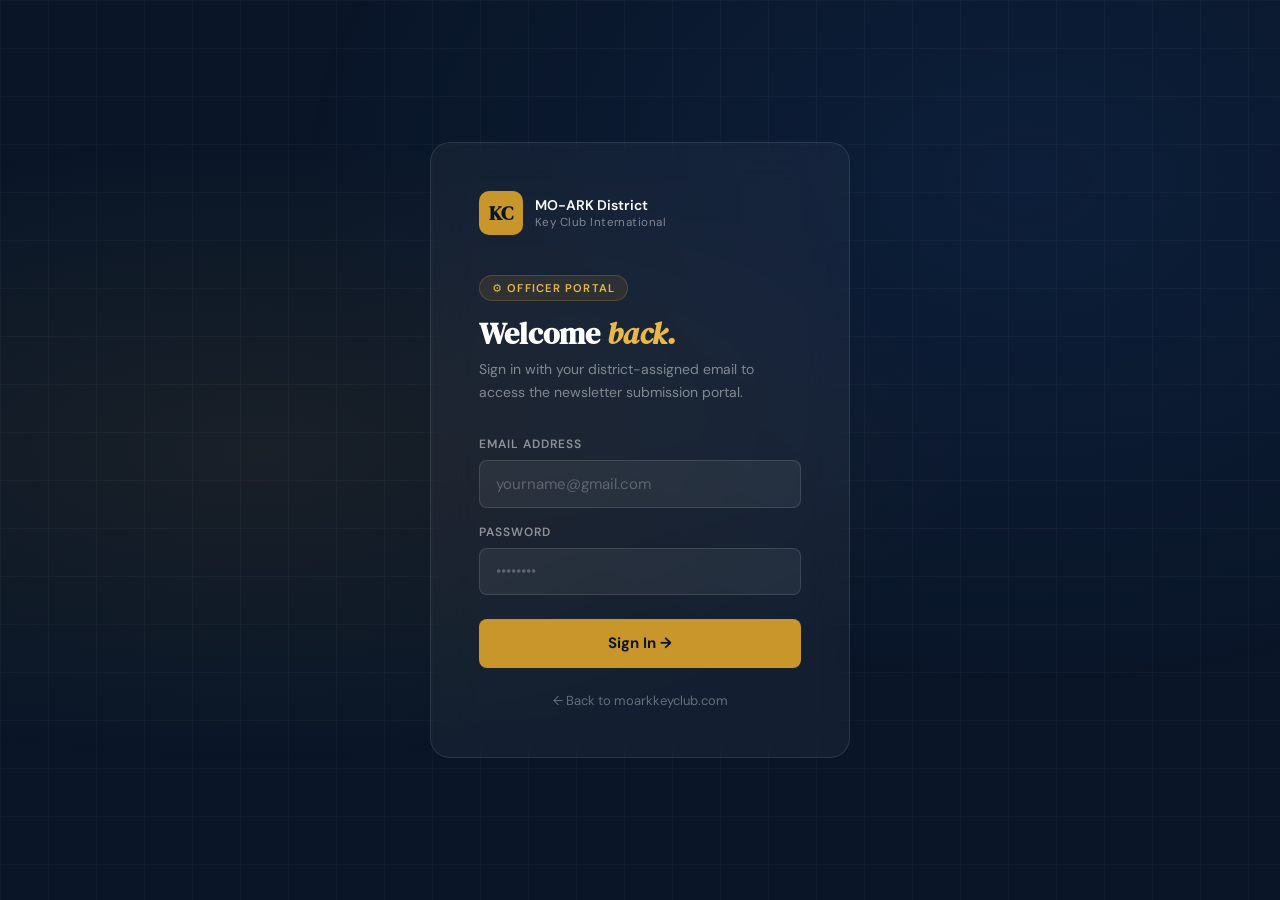
==== archive.html @ fdec68fc "Add files via upload" ====
<!DOCTYPE html>
<html lang="en">
<head>
<meta charset="UTF-8">
<meta name="viewport" content="width=device-width, initial-scale=1.0">
<title>Archive | MO-ARK Portal</title>
<link rel="preconnect" href="https://fonts.googleapis.com">
<link rel="preconnect" href="https://fonts.gstatic.com" crossorigin>
<link href="https://fonts.googleapis.com/css2?family=DM+Serif+Display:ital@0;1&family=DM+Sans:wght@300;400;500;600&display=swap" rel="stylesheet">
<link rel="stylesheet" href="portal.css">
<style>
  .yr-tab{padding:0.75rem 1.25rem;font-size:0.875rem;font-weight:600;color:var(--muted);border:none;background:none;border-bottom:2px solid transparent;margin-bottom:-2px;cursor:pointer;font-family:var(--ff-body);transition:color .18s,border-color .18s;}
  .yr-tab:hover{color:var(--navy);}
  .yr-tab.active{color:var(--blue);border-bottom-color:var(--blue);}
  .div-card{background:var(--white);border:1px solid var(--border);border-radius:var(--radius);box-shadow:var(--shadow-card);overflow:hidden;margin-bottom:1.25rem;}
  .div-card-hd{background:var(--navy);padding:1rem 1.5rem;display:flex;align-items:center;gap:1rem;cursor:pointer;user-select:none;transition:background .18s;}
  .div-card-hd:hover{background:#142038;}
  .div-num{width:36px;height:36px;background:var(--gold);border-radius:8px;display:flex;align-items:center;justify-content:center;font-family:var(--ff-display);font-size:1rem;color:var(--navy);font-weight:700;flex-shrink:0;}
  .div-name{font-family:var(--ff-display);font-size:1rem;color:var(--white);flex:1;}
  .div-ltg-name{font-size:0.8rem;color:rgba(255,255,255,0.45);}
  .div-count{font-size:0.75rem;color:var(--gold-lt);font-weight:600;}
  .div-chev{color:rgba(255,255,255,0.4);transition:transform .2s;font-size:0.875rem;}
  .div-card.open .div-chev{transform:rotate(180deg);}
  .div-body{display:none;padding:1.25rem 1.5rem;}
  .div-card.open .div-body{display:block;}
  .month-grid{display:grid;grid-template-columns:repeat(auto-fill,minmax(150px,1fr));gap:0.875rem;}
  .month-card{border:1px solid var(--border);border-radius:var(--radius-sm);padding:1rem;cursor:pointer;transition:box-shadow .18s,transform .18s,border-color .18s;background:var(--white);}
  .month-card:hover{box-shadow:var(--shadow-hover);transform:translateY(-2px);border-color:var(--gold);}
  .month-card.missing{background:var(--cream);cursor:default;opacity:0.55;}
  .month-card.missing:hover{box-shadow:none;transform:none;border-color:var(--border);}
  .month-name{font-weight:600;font-size:0.875rem;color:var(--navy);margin-bottom:0.375rem;}
  .month-type{font-size:0.7rem;color:var(--muted);margin-top:0.2rem;}
</style>
</head>
<body>
<nav class="topnav">
  <a href="dashboard.html" class="topnav-logo">
    <div class="topnav-mark">KC</div>
    <div><div class="topnav-name">MO-ARK District</div><div class="topnav-sub">Officer Portal</div></div>
  </a>
  <div class="topnav-divider"></div>
  <div class="topnav-links">
    <a href="dashboard.html" class="topnav-link">Dashboard</a>
    <a href="submit.html" class="topnav-link" id="navSubmit">Submit</a>
    <a href="archive.html" class="topnav-link active">Archive</a>
    <a href="review.html" class="topnav-link" id="navReview" style="display:none">Review Queue</a>
    <a href="console.html" class="topnav-link topnav-console" id="navConsole" style="display:none">⚡ Console</a>
  </div>
  <div class="topnav-user">
    <div class="topnav-avatar" id="navAvatar">?</div>
    <span class="topnav-username" id="navName"></span>
    <span class="role-chip" id="navRole"></span>
    <button class="topnav-logout" onclick="AUTH.logout()">Sign out</button>
  </div>
</nav>

<div class="page fade-in">
  <div class="page-header">
    <div>
      <h1 class="page-title">Newsletter <em>Archive</em></h1>
      <p class="page-desc">Browse all submissions by year, division, and month.</p>
    </div>
  </div>

  <div style="display:flex;gap:0.5rem;border-bottom:2px solid var(--border);margin-bottom:1.5rem;">
    <button class="yr-tab active" id="tab-2025-2026" onclick="setYear('2025-2026')">2025–2026</button>
    <button class="yr-tab" id="tab-2026-2027" onclick="setYear('2026-2027')">2026–2027</button>
  </div>

  <div id="divGrid"><div class="empty"><div class="empty-icon">⏳</div><h3>Loading…</h3></div></div>
</div>

<!-- View modal -->
<div class="modal-overlay" id="viewModal">
  <div class="modal">
    <div class="modal-header">
      <div class="modal-title" id="modalTitle">Newsletter</div>
      <button class="modal-close" onclick="closeModal()">✕</button>
    </div>
    <div class="modal-body" id="modalBody"></div>
    <div class="modal-footer" id="modalFooter"></div>
  </div>
</div>

<script src="auth.js"></script>
<script src="api.js"></script>
<script src="logger.js"></script>
<script>
const user = AUTH.requireAuth();
// Log archive visit
LOG.record('ARCHIVE_VIEWED', `${user.name} opened the newsletter archive`);
document.getElementById('navAvatar').textContent = user.name.charAt(0);
document.getElementById('navName').textContent = user.name;
const chip = document.getElementById('navRole');
chip.textContent = user.role.toUpperCase();
chip.className = `role-chip role-${user.role}`;
if (AUTH.canReview()) document.getElementById('navReview').style.display='';
if (AUTH.canAccessConsole()) document.getElementById('navConsole').style.display='';
if (!AUTH.isLTG()) document.getElementById('navSubmit').style.display='none';

// UPDATE THESE with actual LTG names once you know them
const LTG_INFO = {
  1:  { ltg:'Division 1 LTG' }, 2:  { ltg:'Division 2 LTG' },
  3:  { ltg:'Division 3 LTG' }, 4:  { ltg:'Division 4 LTG' },
  5:  { ltg:'Division 5 LTG' }, 6:  { ltg:'Division 6 LTG' },
  7:  { ltg:'Division 7 LTG' }, 8:  { ltg:'Division 8 LTG' },
  9:  { ltg:'Division 9 LTG' }, 10: { ltg:'Division 10 LTG' },
};

const MONTHS = API.getMonths();
let currentYear = '2025-2026';
let allSubs = [];

async function init() {
  try {
    allSubs = await API.getAll();
    renderGrid();
  } catch(e) {
    document.getElementById('divGrid').innerHTML=`<div class="empty"><div class="empty-icon">⚠️</div><h3>Failed to load</h3><p>${e.message}</p></div>`;
  }
}

function setYear(y) {
  currentYear = y;
  document.querySelectorAll('.yr-tab').forEach(t=>t.classList.remove('active'));
  document.getElementById(`tab-${y}`).classList.add('active');
  renderGrid();
}

function renderGrid() {
  const yearSubs = allSubs.filter(s=>s.year===currentYear);
  const divs = AUTH.isLTG() ? [user.division] : [1,2,3,4,5,6,7,8,9,10];
  const grid = document.getElementById('divGrid');

  grid.innerHTML = divs.map(div => {
    const info = LTG_INFO[div];
    const divSubs = yearSubs.filter(s=>s.division===div);
    const approvedCount = divSubs.filter(s=>s.status==='approved').length;
    return `
      <div class="div-card" id="dc-${div}">
        <div class="div-card-hd" onclick="toggleDiv(${div})">
          <div class="div-num">${div}</div>
          <div><div class="div-name">Division ${div}</div><div class="div-ltg-name">${info.ltg}</div></div>
          <div class="div-count">${approvedCount} / ${MONTHS.length} approved</div>
          <div class="div-chev">▼</div>
        </div>
        <div class="div-body">
          <div class="month-grid">
            ${MONTHS.map(month => {
              const sub = divSubs.find(s=>s.month===month);
              if (!sub) return `<div class="month-card missing"><div class="month-name">${month}</div><div class="month-type" style="color:var(--muted);">Not submitted</div></div>`;
              // LTGs only see their own details; board sees all
              const canOpen = AUTH.canSeeAll() || (AUTH.isLTG() && sub.division===user.division);
              return `<div class="month-card ${canOpen?'':'missing'}" ${canOpen?`onclick="openView('${sub.id}')"`:''}">
                <div class="month-name">${month}</div>
                <div class="month-type" style="font-size:0.75rem;font-weight:600;">${statusDot(sub.status)}</div>
                <div class="month-type">${sub.type==='newsletter'?'Newsletter':'DC Report'}</div>
              </div>`;
            }).join('')}
          </div>
        </div>
      </div>`;
  }).join('');

  // Open first by default
  if (divs.length) toggleDiv(divs[0]);
}

function toggleDiv(div) { document.getElementById(`dc-${div}`)?.classList.toggle('open'); }

function statusDot(s) {
  const m = {'pending-editor':'<span style="color:#92400e;">● Pending Editor</span>','pending-webmaster':'<span style="color:#9a3412;">● Pending Webmaster</span>','approved':'<span style="color:#14532d;">✓ Approved</span>','denied':'<span style="color:#7f1d1d;">↩ Needs Revision</span>'};
  return m[s]||s;
}

async function openView(id) {
  try {
    const s = await API.getById(id);
    LOG.record('PDF_VIEWED', `Div ${s.division} - ${s.month} ${s.year} - ${s.type==='newsletter'?'Newsletter':'DC Report'}`);
    document.getElementById('modalTitle').textContent = `Div ${s.division} — ${s.month} ${s.year}`;
    document.getElementById('modalBody').innerHTML=`
      <div style="display:flex;gap:0.75rem;align-items:center;margin-bottom:1.25rem;flex-wrap:wrap;">${statusBadge(s.status)}
        <span style="font-size:0.8125rem;color:var(--muted);">By ${s.ltgName} · ${fmtDate(s.submittedAt)}</span>
      </div>
      <div style="display:flex;align-items:center;gap:0.75rem;padding:0.875rem 1rem;background:var(--cream);border-radius:var(--radius-sm);border:1px solid var(--border);margin-bottom:1.25rem;">
        <span>📄</span>
        <div><div style="font-size:0.875rem;font-weight:600;">${s.fileName}</div><div style="font-size:0.75rem;color:var(--muted);">${fmtSize(s.fileSize)}</div></div>
        <div style="margin-left:auto;display:flex;gap:0.5rem;">
          <a href="https://moark-portal-api.moarkkeyclubwebmaster.workers.dev${s.pdfUrl}" download="${s.fileName}" class="btn btn-outline btn-sm">Download</a>
          <a href="https://moark-portal-api.moarkkeyclubwebmaster.workers.dev${s.pdfUrl}" target="_blank" class="btn btn-navy btn-sm">View PDF</a>
        </div>
      </div>
      ${s.thread.length>0?`<div class="form-label" style="margin-bottom:0.625rem;">Review Thread</div>
      <div class="thread">${s.thread.map(m=>`<div class="thread-msg from-${m.from}">
        <div class="thread-meta"><span class="thread-from">${m.fromName}</span><span class="thread-time">${fmtDate(m.timestamp)}</span></div>
        <div class="thread-body">${m.message}</div></div>`).join('')}</div>`:''}`;
    document.getElementById('modalFooter').innerHTML = AUTH.isWebmaster()
      ? `<button class="btn btn-deny" onclick="deleteSubmission()" style="margin-right:auto;">🗑 Remove from Archive</button><button class="btn btn-outline" onclick="closeModal()">Close</button>`
      : `<button class="btn btn-outline" onclick="closeModal()">Close</button>`;
    document.getElementById('viewModal').classList.add('open');
    document.getElementById('viewModal').dataset.subId = id;
  } catch(e) { alert('Failed to load: '+e.message); }
}

function closeModal(){document.getElementById('viewModal').classList.remove('open');}
document.getElementById('viewModal').addEventListener('click',function(e){if(e.target===this)closeModal();});

async function deleteSubmission() {
  const id = document.getElementById('viewModal').dataset.subId;
  if (!id) return;
  if (!confirm('Permanently remove this submission from the archive? This cannot be undone.')) return;
  try {
    await API.update(id, { deleted: true });
    allSubs = allSubs.filter(s => s.id !== id);
    closeModal();
    renderGrid();
    showToast('Submission removed from archive.', 'info');
  } catch(e) { alert('Delete failed: ' + e.message); }
}

function showToast(msg,type='info'){const t=document.createElement('div');t.style.cssText=`position:fixed;bottom:1.5rem;right:1.5rem;padding:0.875rem 1.25rem;background:${type==='success'?'#14532d':type==='error'?'#7f1d1d':'var(--navy)'};color:white;border-radius:10px;font-size:0.875rem;font-weight:500;z-index:9999;box-shadow:0 4px 20px rgba(0,0,0,0.2);`;t.textContent=msg;document.body.appendChild(t);setTimeout(()=>t.remove(),3500);}

function statusBadge(s){const m={'pending-editor':['badge-pending-editor','Pending Editor'],'pending-webmaster':['badge-pending-webmaster','Pending Webmaster'],'approved':['badge-approved','✓ Approved'],'denied':['badge-denied','Needs Revision']};const[c,l]=m[s]||['badge-pending-editor',s];return`<span class="badge ${c}">${l}</span>`;}
function fmtDate(iso){return new Date(iso).toLocaleDateString('en-US',{month:'short',day:'numeric',year:'numeric'});}
function fmtSize(b){return b<1048576?(b/1024).toFixed(1)+' KB':(b/1048576).toFixed(1)+' MB';}

init();
</script>
</body>
</html>
---- portal.css ----
/* MO-ARK District Portal — portal.css */
*, *::before, *::after { box-sizing: border-box; margin: 0; padding: 0; }

:root {
  --navy: #0A1628;
  --blue: #1E50A0;
  --gold: #C8962A;
  --gold-lt: #E8B84B;
  --white: #FFFFFF;
  --cream: #F8F6F1;
  --border: rgba(0,0,0,0.09);
  --border-lt: rgba(0,0,0,0.06);
  --muted: #6B7280;
  --text: #1a2744;
  --radius: 12px;
  --radius-sm: 8px;
  --shadow-card: 0 1px 4px rgba(0,0,0,0.06), 0 4px 16px rgba(0,0,0,0.04);
  --shadow-hover: 0 4px 16px rgba(0,0,0,0.1), 0 12px 32px rgba(0,0,0,0.06);
  --transition: 0.2s ease;
  --ff-display: 'DM Serif Display', Georgia, serif;
  --ff-body: 'DM Sans', system-ui, sans-serif;

  /* Status colors */
  --pending-editor-bg: rgba(234,179,8,0.1);
  --pending-editor-border: rgba(234,179,8,0.3);
  --pending-editor-text: #92400e;
  --pending-web-bg: rgba(249,115,22,0.1);
  --pending-web-border: rgba(249,115,22,0.3);
  --pending-web-text: #9a3412;
  --approved-bg: rgba(34,197,94,0.1);
  --approved-border: rgba(34,197,94,0.3);
  --approved-text: #14532d;
  --denied-bg: rgba(239,68,68,0.1);
  --denied-border: rgba(239,68,68,0.3);
  --denied-text: #7f1d1d;
}

html, body {
  font-family: var(--ff-body);
  background: var(--cream);
  color: var(--text);
  min-height: 100vh;
}

a { text-decoration: none; color: inherit; }

/* ── TOPNAV ─────────────────────────────────────────────────────────── */
.topnav {
  background: var(--navy);
  height: 60px;
  display: flex;
  align-items: center;
  padding: 0 1.5rem;
  gap: 1rem;
  position: sticky;
  top: 0;
  z-index: 100;
  border-bottom: 1px solid rgba(255,255,255,0.07);
}
.topnav-logo {
  display: flex;
  align-items: center;
  gap: 0.625rem;
  flex-shrink: 0;
}
.topnav-mark {
  width: 32px; height: 32px;
  background: var(--gold);
  border-radius: 7px;
  display: flex; align-items: center; justify-content: center;
  font-family: var(--ff-display);
  font-size: 0.875rem;
  color: var(--navy);
  font-weight: 700;
}
.topnav-name {
  font-size: 0.875rem;
  font-weight: 600;
  color: var(--white);
}
.topnav-sub {
  font-size: 0.7rem;
  color: rgba(255,255,255,0.4);
}
.topnav-divider {
  width: 1px;
  height: 24px;
  background: rgba(255,255,255,0.1);
  margin: 0 0.25rem;
}
.topnav-links {
  display: flex;
  gap: 0.25rem;
  flex: 1;
}
.topnav-link {
  padding: 0.4rem 0.875rem;
  font-size: 0.8125rem;
  font-weight: 500;
  color: rgba(255,255,255,0.55);
  border-radius: 6px;
  transition: color var(--transition), background var(--transition);
  cursor: pointer;
}
.topnav-link:hover { color: var(--white); background: rgba(255,255,255,0.06); }
.topnav-link.active { color: var(--gold-lt); background: rgba(200,150,42,0.1); }
.topnav-user {
  display: flex;
  align-items: center;
  gap: 0.625rem;
  margin-left: auto;
}
.topnav-avatar {
  width: 32px; height: 32px;
  background: var(--blue);
  border-radius: 50%;
  display: flex; align-items: center; justify-content: center;
  font-size: 0.8125rem;
  font-weight: 600;
  color: var(--white);
}
.topnav-username {
  font-size: 0.8125rem;
  color: rgba(255,255,255,0.7);
}
.topnav-logout {
  padding: 0.35rem 0.75rem;
  font-size: 0.75rem;
  font-weight: 600;
  color: rgba(255,255,255,0.45);
  border: 1px solid rgba(255,255,255,0.12);
  border-radius: 6px;
  cursor: pointer;
  transition: all var(--transition);
  background: none;
  font-family: var(--ff-body);
}
.topnav-logout:hover { color: var(--white); border-color: rgba(255,255,255,0.3); }

/* ── PAGE SHELL ─────────────────────────────────────────────────────── */
.page { max-width: 1160px; margin: 0 auto; padding: 2.5rem 1.5rem 4rem; }
.page-title {
  font-family: var(--ff-display);
  font-size: clamp(1.5rem, 3vw, 2.25rem);
  color: var(--navy);
  margin-bottom: 0.375rem;
}
.page-title em { font-style: italic; color: var(--blue); }
.page-desc { font-size: 0.9375rem; color: var(--muted); margin-bottom: 2.5rem; line-height: 1.6; }
.page-header { display: flex; align-items: flex-start; justify-content: space-between; gap: 1rem; margin-bottom: 2.5rem; flex-wrap: wrap; }

/* ── CARDS ──────────────────────────────────────────────────────────── */
.card {
  background: var(--white);
  border: 1px solid var(--border);
  border-radius: var(--radius);
  box-shadow: var(--shadow-card);
}
.card-header {
  padding: 1.375rem 1.5rem;
  border-bottom: 1px solid var(--border-lt);
  display: flex;
  align-items: center;
  justify-content: space-between;
  gap: 1rem;
}
.card-title {
  font-family: var(--ff-display);
  font-size: 1.125rem;
  color: var(--navy);
}
.card-body { padding: 1.5rem; }

/* ── STAT GRID ──────────────────────────────────────────────────────── */
.stat-grid {
  display: grid;
  grid-template-columns: repeat(auto-fill, minmax(180px, 1fr));
  gap: 1rem;
  margin-bottom: 2rem;
}
.stat-card {
  background: var(--white);
  border: 1px solid var(--border);
  border-radius: var(--radius);
  padding: 1.25rem 1.5rem;
  box-shadow: var(--shadow-card);
}
.stat-label {
  font-size: 0.7rem;
  text-transform: uppercase;
  letter-spacing: 0.1em;
  font-weight: 600;
  color: var(--muted);
  margin-bottom: 0.5rem;
}
.stat-value {
  font-family: var(--ff-display);
  font-size: 2rem;
  color: var(--navy);
  line-height: 1;
}
.stat-sub {
  font-size: 0.75rem;
  color: var(--muted);
  margin-top: 0.25rem;
}

/* ── STATUS BADGES ──────────────────────────────────────────────────── */
.badge {
  display: inline-flex;
  align-items: center;
  gap: 5px;
  padding: 0.25rem 0.625rem;
  border-radius: 100px;
  font-size: 0.7rem;
  font-weight: 600;
  letter-spacing: 0.04em;
  border: 1px solid transparent;
  white-space: nowrap;
}
.badge-pending-editor {
  background: var(--pending-editor-bg);
  border-color: var(--pending-editor-border);
  color: var(--pending-editor-text);
}
.badge-pending-webmaster {
  background: var(--pending-web-bg);
  border-color: var(--pending-web-border);
  color: var(--pending-web-text);
}
.badge-approved {
  background: var(--approved-bg);
  border-color: var(--approved-border);
  color: var(--approved-text);
}
.badge-denied {
  background: var(--denied-bg);
  border-color: var(--denied-border);
  color: var(--denied-text);
}

/* ── BUTTONS ────────────────────────────────────────────────────────── */
.btn {
  display: inline-flex;
  align-items: center;
  gap: 0.5rem;
  padding: 0.65rem 1.25rem;
  border-radius: var(--radius-sm);
  font-size: 0.875rem;
  font-weight: 600;
  font-family: var(--ff-body);
  cursor: pointer;
  border: none;
  transition: all var(--transition);
  text-decoration: none;
}
.btn-primary { background: var(--gold); color: var(--navy); }
.btn-primary:hover { background: var(--gold-lt); transform: translateY(-1px); box-shadow: 0 4px 12px rgba(200,150,42,0.35); }
.btn-navy { background: var(--navy); color: var(--white); }
.btn-navy:hover { background: #142038; transform: translateY(-1px); }
.btn-outline { background: transparent; color: var(--navy); border: 1px solid var(--border); }
.btn-outline:hover { border-color: var(--navy); background: var(--cream); }
.btn-approve { background: rgba(34,197,94,0.12); color: #14532d; border: 1px solid rgba(34,197,94,0.3); }
.btn-approve:hover { background: rgba(34,197,94,0.2); }
.btn-deny { background: rgba(239,68,68,0.1); color: #7f1d1d; border: 1px solid rgba(239,68,68,0.25); }
.btn-deny:hover { background: rgba(239,68,68,0.18); }
.btn-sm { padding: 0.45rem 0.875rem; font-size: 0.8125rem; }

/* ── SUBMISSION TABLE ───────────────────────────────────────────────── */
.sub-table { width: 100%; border-collapse: collapse; }
.sub-table th {
  text-align: left;
  font-size: 0.7rem;
  text-transform: uppercase;
  letter-spacing: 0.1em;
  font-weight: 600;
  color: var(--muted);
  padding: 0.75rem 1rem;
  border-bottom: 2px solid var(--border);
  white-space: nowrap;
}
.sub-table td {
  padding: 0.875rem 1rem;
  font-size: 0.875rem;
  color: var(--text);
  border-bottom: 1px solid var(--border-lt);
  vertical-align: middle;
}
.sub-table tr:last-child td { border-bottom: none; }
.sub-table tr:hover td { background: var(--cream); }
.sub-table .div-pill {
  display: inline-flex;
  align-items: center;
  justify-content: center;
  width: 28px; height: 28px;
  background: var(--navy);
  color: var(--gold-lt);
  border-radius: 50%;
  font-size: 0.75rem;
  font-weight: 700;
}

/* ── DEADLINE CLOCK ─────────────────────────────────────────────────── */
.deadline-banner {
  background: var(--navy);
  border-radius: var(--radius);
  padding: 1.75rem 2rem;
  display: flex;
  align-items: center;
  gap: 2rem;
  margin-bottom: 2rem;
  position: relative;
  overflow: hidden;
}
.deadline-banner::before {
  content: '';
  position: absolute;
  inset: 0;
  background: radial-gradient(ellipse at 80% 50%, rgba(200,150,42,0.1) 0%, transparent 60%);
}
.deadline-clock {
  display: flex;
  gap: 0.75rem;
  position: relative;
}
.clock-unit {
  text-align: center;
}
.clock-num {
  font-family: var(--ff-display);
  font-size: 2.25rem;
  color: var(--gold-lt);
  line-height: 1;
  display: block;
  min-width: 2.5ch;
}
.clock-label {
  font-size: 0.65rem;
  text-transform: uppercase;
  letter-spacing: 0.1em;
  color: rgba(255,255,255,0.4);
  display: block;
  margin-top: 0.25rem;
}
.clock-sep {
  font-family: var(--ff-display);
  font-size: 2rem;
  color: rgba(255,255,255,0.2);
  line-height: 1;
  padding-top: 0.125rem;
}
.deadline-text {
  position: relative;
}
.deadline-text h3 {
  font-family: var(--ff-display);
  font-size: 1.125rem;
  color: var(--white);
  margin-bottom: 0.25rem;
}
.deadline-text p {
  font-size: 0.875rem;
  color: rgba(255,255,255,0.5);
}
.deadline-summer {
  background: rgba(200,150,42,0.1);
  border: 1px solid rgba(200,150,42,0.2);
  border-radius: var(--radius);
  padding: 1.25rem 1.5rem;
  margin-bottom: 2rem;
  display: flex;
  align-items: center;
  gap: 0.75rem;
  color: var(--gold);
  font-size: 0.9rem;
}

/* ── UPLOAD FORM ────────────────────────────────────────────────────── */
.upload-zone {
  border: 2px dashed var(--border);
  border-radius: var(--radius);
  padding: 2.5rem;
  text-align: center;
  cursor: pointer;
  transition: border-color var(--transition), background var(--transition);
}
.upload-zone:hover, .upload-zone.dragover {
  border-color: var(--gold);
  background: rgba(200,150,42,0.04);
}
.upload-zone input[type="file"] { display: none; }
.upload-icon { font-size: 2rem; opacity: 0.4; margin-bottom: 0.75rem; }
.upload-text { font-size: 0.9375rem; color: var(--muted); margin-bottom: 0.375rem; }
.upload-hint { font-size: 0.8125rem; color: rgba(0,0,0,0.35); }
.upload-selected {
  margin-top: 1rem;
  padding: 0.75rem 1rem;
  background: rgba(34,197,94,0.08);
  border: 1px solid rgba(34,197,94,0.2);
  border-radius: var(--radius-sm);
  font-size: 0.875rem;
  color: #14532d;
  display: none;
  align-items: center;
  gap: 0.5rem;
}
.upload-selected.show { display: flex; }

/* ── FORM ELEMENTS ──────────────────────────────────────────────────── */
.form-row { display: grid; grid-template-columns: 1fr 1fr; gap: 1rem; }
.form-group { margin-bottom: 1.25rem; }
.form-label {
  display: block;
  font-size: 0.75rem;
  font-weight: 600;
  text-transform: uppercase;
  letter-spacing: 0.08em;
  color: var(--muted);
  margin-bottom: 0.5rem;
}
.form-input, .form-select, .form-textarea {
  width: 100%;
  padding: 0.7rem 0.875rem;
  background: var(--white);
  border: 1px solid var(--border);
  border-radius: var(--radius-sm);
  font-size: 0.9rem;
  color: var(--text);
  font-family: var(--ff-body);
  outline: none;
  transition: border-color var(--transition);
}
.form-input:focus, .form-select:focus, .form-textarea:focus { border-color: var(--blue); }
.form-textarea { resize: vertical; min-height: 100px; line-height: 1.6; }

/* ── THREAD ─────────────────────────────────────────────────────────── */
.thread { display: flex; flex-direction: column; gap: 0.875rem; }
.thread-msg {
  padding: 1rem 1.25rem;
  border-radius: var(--radius-sm);
  border-left: 3px solid transparent;
}
.thread-msg.from-ltg { background: rgba(30,80,160,0.06); border-left-color: var(--blue); }
.thread-msg.from-editor { background: rgba(200,150,42,0.08); border-left-color: var(--gold); }
.thread-msg.from-webmaster { background: rgba(10,22,40,0.06); border-left-color: var(--navy); }
.thread-meta {
  display: flex;
  align-items: center;
  gap: 0.625rem;
  margin-bottom: 0.375rem;
}
.thread-from { font-size: 0.8125rem; font-weight: 600; color: var(--navy); }
.thread-time { font-size: 0.75rem; color: var(--muted); }
.thread-body { font-size: 0.875rem; color: var(--text); line-height: 1.6; }

/* ── TIMELINE (LTG history) ─────────────────────────────────────────── */
.timeline { position: relative; padding-left: 1.5rem; }
.timeline::before {
  content: '';
  position: absolute;
  left: 7px; top: 8px; bottom: 8px;
  width: 2px;
  background: var(--border);
}
.timeline-item {
  position: relative;
  padding-bottom: 1.5rem;
}
.timeline-item::before {
  content: '';
  position: absolute;
  left: -1.5rem;
  top: 6px;
  width: 12px; height: 12px;
  border-radius: 50%;
  border: 2px solid var(--white);
  box-shadow: 0 0 0 2px var(--border);
  background: var(--muted);
}
.timeline-item.approved::before { background: #22c55e; box-shadow: 0 0 0 2px rgba(34,197,94,0.3); }
.timeline-item.denied::before { background: #ef4444; box-shadow: 0 0 0 2px rgba(239,68,68,0.3); }
.timeline-item.pending::before { background: var(--gold); box-shadow: 0 0 0 2px rgba(200,150,42,0.3); }
.timeline-date { font-size: 0.75rem; color: var(--muted); margin-bottom: 0.25rem; }
.timeline-label { font-size: 0.9rem; font-weight: 600; color: var(--navy); }
.timeline-sub { font-size: 0.8125rem; color: var(--muted); }

/* ── EXAMPLE BOX ────────────────────────────────────────────────────── */
.example-card {
  background: linear-gradient(135deg, var(--navy) 0%, var(--blue) 100%);
  border-radius: var(--radius);
  padding: 2rem;
  color: var(--white);
  display: flex;
  align-items: center;
  gap: 1.5rem;
}
.example-icon { font-size: 2.5rem; opacity: 0.5; flex-shrink: 0; }
.example-card h3 { font-family: var(--ff-display); font-size: 1.125rem; margin-bottom: 0.375rem; }
.example-card p { font-size: 0.875rem; color: rgba(255,255,255,0.55); line-height: 1.6; margin-bottom: 1rem; }

/* ── EMPTY STATE ────────────────────────────────────────────────────── */
.empty {
  text-align: center;
  padding: 3rem 1.5rem;
  color: var(--muted);
}
.empty-icon { font-size: 2.5rem; opacity: 0.3; margin-bottom: 0.75rem; }
.empty h3 { font-family: var(--ff-display); font-size: 1.125rem; color: var(--navy); margin-bottom: 0.375rem; }
.empty p { font-size: 0.875rem; }

/* ── MODAL ──────────────────────────────────────────────────────────── */
.modal-overlay {
  position: fixed; inset: 0;
  background: rgba(10,22,40,0.6);
  backdrop-filter: blur(4px);
  z-index: 500;
  display: flex; align-items: center; justify-content: center;
  padding: 1rem;
  opacity: 0; pointer-events: none;
  transition: opacity 0.2s;
}
.modal-overlay.open { opacity: 1; pointer-events: all; }
.modal {
  background: var(--white);
  border-radius: var(--radius);
  width: 100%; max-width: 680px;
  max-height: 90vh;
  overflow-y: auto;
  box-shadow: 0 20px 60px rgba(0,0,0,0.2);
  transform: translateY(12px);
  transition: transform 0.25s ease;
}
.modal-overlay.open .modal { transform: translateY(0); }
.modal-header {
  padding: 1.5rem;
  border-bottom: 1px solid var(--border-lt);
  display: flex;
  align-items: center;
  justify-content: space-between;
}
.modal-title { font-family: var(--ff-display); font-size: 1.25rem; color: var(--navy); }
.modal-close {
  width: 32px; height: 32px;
  border: 1px solid var(--border);
  border-radius: 6px;
  background: none;
  cursor: pointer;
  display: flex; align-items: center; justify-content: center;
  font-size: 1.125rem;
  color: var(--muted);
  transition: all var(--transition);
}
.modal-close:hover { background: var(--cream); color: var(--navy); }
.modal-body { padding: 1.5rem; }
.modal-footer {
  padding: 1.25rem 1.5rem;
  border-top: 1px solid var(--border-lt);
  display: flex;
  justify-content: flex-end;
  gap: 0.75rem;
}

/* ── ROLE BADGE IN NAV ──────────────────────────────────────────────── */
.role-chip {
  padding: 0.2rem 0.6rem;
  border-radius: 100px;
  font-size: 0.65rem;
  font-weight: 700;
  text-transform: uppercase;
  letter-spacing: 0.08em;
}
.role-ltg       { background: rgba(30,80,160,0.15); color: #93c5fd; }
.role-editor    { background: rgba(200,150,42,0.2); color: var(--gold-lt); }
.role-governor  { background: rgba(34,197,94,0.12); color: #86efac; }
.role-webmaster { background: rgba(239,68,68,0.12); color: #fca5a5; }
.role-treasurer { background: rgba(168,85,247,0.12); color: #d8b4fe; }
.role-secretary { background: rgba(14,165,233,0.12); color: #7dd3fc; }

/* ── FILTER BAR ─────────────────────────────────────────────────────── */
.filter-bar {
  display: flex;
  gap: 0.75rem;
  flex-wrap: wrap;
  margin-bottom: 1.5rem;
  align-items: center;
}
.filter-select {
  padding: 0.5rem 0.875rem;
  border: 1px solid var(--border);
  border-radius: var(--radius-sm);
  font-size: 0.8125rem;
  color: var(--text);
  background: var(--white);
  font-family: var(--ff-body);
  outline: none;
  cursor: pointer;
  transition: border-color var(--transition);
}
.filter-select:focus { border-color: var(--blue); }

/* ── RESPONSIVE ─────────────────────────────────────────────────────── */
@media (max-width: 768px) {
  .form-row { grid-template-columns: 1fr; }
  .topnav-links { display: none; }
  .deadline-clock .clock-num { font-size: 1.625rem; }
  .stat-grid { grid-template-columns: repeat(2, 1fr); }
}
@media (max-width: 480px) {
  .page { padding: 1.5rem 1rem 3rem; }
  .deadline-banner { flex-direction: column; align-items: flex-start; gap: 1rem; }
}

/* ── ANIMATIONS ─────────────────────────────────────────────────────── */
.fade-in { animation: fadeIn 0.4s ease both; }
@keyframes fadeIn { from { opacity: 0; transform: translateY(10px); } to { opacity: 1; transform: translateY(0); } }

/* PDF preview embed */
.pdf-embed {
  width: 100%;
  height: 500px;
  border: 1px solid var(--border);
  border-radius: var(--radius-sm);
  background: var(--cream);
}
/* ── CONSOLE NAV LINK ──────────────────────────────────────────────── */
.topnav-console {
  color: var(--gold-lt) !important;
  font-weight: 600 !important;
  letter-spacing: 0.02em;
  border: 1px solid rgba(200,150,42,0.3);
  border-radius: 6px;
  padding: 0.3rem 0.75rem !important;
  transition: background 0.2s, border-color 0.2s !important;
}
.topnav-console:hover {
  background: rgba(200,150,42,0.12) !important;
  border-color: rgba(200,150,42,0.6) !important;
  color: var(--gold-lt) !important;
}

/* ── CONSOLE PAGE ─────────────────────────────────────────────────── */
.console-lock {
  min-height: 80vh;
  display: flex;
  align-items: center;
  justify-content: center;
}
.console-lock-card {
  background: var(--white);
  border: 1px solid var(--border);
  border-radius: var(--radius);
  padding: 2.5rem;
  width: 100%;
  max-width: 400px;
  box-shadow: var(--shadow-card);
  text-align: center;
}
.console-lock-icon {
  font-size: 2.5rem;
  margin-bottom: 1rem;
}
.console-lock-title {
  font-family: var(--ff-display);
  font-size: 1.5rem;
  color: var(--navy);
  margin-bottom: 0.375rem;
}
.console-lock-desc {
  font-size: 0.875rem;
  color: var(--muted);
  margin-bottom: 1.75rem;
  line-height: 1.6;
}
.flag-removal {
  display: inline-flex;
  align-items: center;
  gap: 4px;
  background: rgba(239,68,68,0.1);
  border: 1px solid rgba(239,68,68,0.3);
  border-radius: 100px;
  padding: 0.2rem 0.6rem;
  font-size: 0.7rem;
  font-weight: 700;
  color: #7f1d1d;
  text-transform: uppercase;
  letter-spacing: 0.06em;
}
.flag-late {
  display: inline-flex;
  align-items: center;
  gap: 4px;
  background: rgba(234,179,8,0.1);
  border: 1px solid rgba(234,179,8,0.3);
  border-radius: 100px;
  padding: 0.2rem 0.6rem;
  font-size: 0.7rem;
  font-weight: 700;
  color: #92400e;
  text-transform: uppercase;
  letter-spacing: 0.06em;
}
.flag-denied {
  display: inline-flex;
  align-items: center;
  gap: 4px;
  background: rgba(249,115,22,0.1);
  border: 1px solid rgba(249,115,22,0.3);
  border-radius: 100px;
  padding: 0.2rem 0.6rem;
  font-size: 0.7rem;
  font-weight: 700;
  color: #9a3412;
  text-transform: uppercase;
  letter-spacing: 0.06em;
}
.console-section-title {
  font-family: var(--ff-display);
  font-size: 1.25rem;
  color: var(--navy);
  margin-bottom: 0.25rem;
}
.console-section-desc {
  font-size: 0.8125rem;
  color: var(--muted);
  margin-bottom: 1.25rem;
}
.console-table {
  width: 100%;
  border-collapse: collapse;
  font-size: 0.8125rem;
}
.console-table th {
  text-align: left;
  padding: 0.5rem 0.75rem;
  font-size: 0.7rem;
  text-transform: uppercase;
  letter-spacing: 0.08em;
  color: var(--muted);
  font-weight: 600;
  border-bottom: 2px solid var(--border);
  white-space: nowrap;
}
.console-table td {
  padding: 0.75rem 0.75rem;
  border-bottom: 1px solid var(--border-lt);
  vertical-align: top;
}
.console-table tr:last-child td { border-bottom: none; }
.console-table tr:hover td { background: rgba(0,0,0,0.015); }
.console-comment-box {
  background: var(--cream);
  border: 1px solid var(--border);
  border-radius: 6px;
  padding: 0.5rem 0.75rem;
  font-size: 0.8rem;
  color: var(--text);
  line-height: 1.5;
  margin-top: 0.25rem;
  font-style: italic;
}
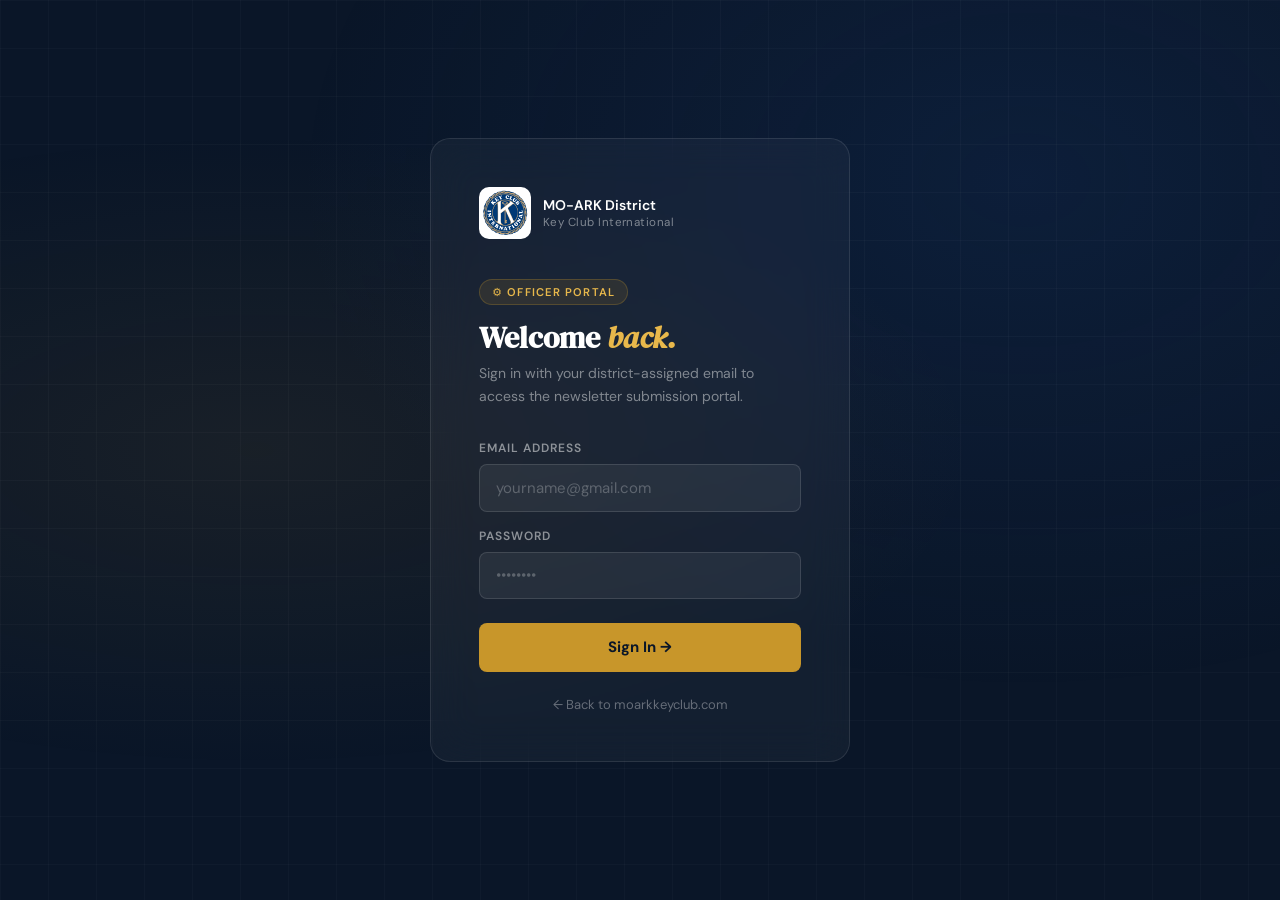
==== commit 63ba9039: "Add files via upload" ====
--- a/archive.html
+++ b/archive.html
@@ -1,230 +1,247 @@
-<!DOCTYPE html>
-<html lang="en">
-<head>
-<meta charset="UTF-8">
-<meta name="viewport" content="width=device-width, initial-scale=1.0">
-<title>Archive | MO-ARK Portal</title>
-<link rel="preconnect" href="https://fonts.googleapis.com">
-<link rel="preconnect" href="https://fonts.gstatic.com" crossorigin>
-<link href="https://fonts.googleapis.com/css2?family=DM+Serif+Display:ital@0;1&family=DM+Sans:wght@300;400;500;600&display=swap" rel="stylesheet">
-<link rel="stylesheet" href="portal.css">
-<style>
-  .yr-tab{padding:0.75rem 1.25rem;font-size:0.875rem;font-weight:600;color:var(--muted);border:none;background:none;border-bottom:2px solid transparent;margin-bottom:-2px;cursor:pointer;font-family:var(--ff-body);transition:color .18s,border-color .18s;}
-  .yr-tab:hover{color:var(--navy);}
-  .yr-tab.active{color:var(--blue);border-bottom-color:var(--blue);}
-  .div-card{background:var(--white);border:1px solid var(--border);border-radius:var(--radius);box-shadow:var(--shadow-card);overflow:hidden;margin-bottom:1.25rem;}
-  .div-card-hd{background:var(--navy);padding:1rem 1.5rem;display:flex;align-items:center;gap:1rem;cursor:pointer;user-select:none;transition:background .18s;}
-  .div-card-hd:hover{background:#142038;}
-  .div-num{width:36px;height:36px;background:var(--gold);border-radius:8px;display:flex;align-items:center;justify-content:center;font-family:var(--ff-display);font-size:1rem;color:var(--navy);font-weight:700;flex-shrink:0;}
-  .div-name{font-family:var(--ff-display);font-size:1rem;color:var(--white);flex:1;}
-  .div-ltg-name{font-size:0.8rem;color:rgba(255,255,255,0.45);}
-  .div-count{font-size:0.75rem;color:var(--gold-lt);font-weight:600;}
-  .div-chev{color:rgba(255,255,255,0.4);transition:transform .2s;font-size:0.875rem;}
-  .div-card.open .div-chev{transform:rotate(180deg);}
-  .div-body{display:none;padding:1.25rem 1.5rem;}
-  .div-card.open .div-body{display:block;}
-  .month-grid{display:grid;grid-template-columns:repeat(auto-fill,minmax(150px,1fr));gap:0.875rem;}
-  .month-card{border:1px solid var(--border);border-radius:var(--radius-sm);padding:1rem;cursor:pointer;transition:box-shadow .18s,transform .18s,border-color .18s;background:var(--white);}
-  .month-card:hover{box-shadow:var(--shadow-hover);transform:translateY(-2px);border-color:var(--gold);}
-  .month-card.missing{background:var(--cream);cursor:default;opacity:0.55;}
-  .month-card.missing:hover{box-shadow:none;transform:none;border-color:var(--border);}
-  .month-name{font-weight:600;font-size:0.875rem;color:var(--navy);margin-bottom:0.375rem;}
-  .month-type{font-size:0.7rem;color:var(--muted);margin-top:0.2rem;}
-</style>
-</head>
-<body>
-<nav class="topnav">
-  <a href="dashboard.html" class="topnav-logo">
-    <div class="topnav-mark">KC</div>
-    <div><div class="topnav-name">MO-ARK District</div><div class="topnav-sub">Officer Portal</div></div>
-  </a>
-  <div class="topnav-divider"></div>
-  <div class="topnav-links">
-    <a href="dashboard.html" class="topnav-link">Dashboard</a>
-    <a href="submit.html" class="topnav-link" id="navSubmit">Submit</a>
-    <a href="archive.html" class="topnav-link active">Archive</a>
-    <a href="review.html" class="topnav-link" id="navReview" style="display:none">Review Queue</a>
-    <a href="console.html" class="topnav-link topnav-console" id="navConsole" style="display:none">⚡ Console</a>
-  </div>
-  <div class="topnav-user">
-    <div class="topnav-avatar" id="navAvatar">?</div>
-    <span class="topnav-username" id="navName"></span>
-    <span class="role-chip" id="navRole"></span>
-    <button class="topnav-logout" onclick="AUTH.logout()">Sign out</button>
-  </div>
-</nav>
-
-<div class="page fade-in">
-  <div class="page-header">
-    <div>
-      <h1 class="page-title">Newsletter <em>Archive</em></h1>
-      <p class="page-desc">Browse all submissions by year, division, and month.</p>
-    </div>
-  </div>
-
-  <div style="display:flex;gap:0.5rem;border-bottom:2px solid var(--border);margin-bottom:1.5rem;">
-    <button class="yr-tab active" id="tab-2025-2026" onclick="setYear('2025-2026')">2025–2026</button>
-    <button class="yr-tab" id="tab-2026-2027" onclick="setYear('2026-2027')">2026–2027</button>
-  </div>
-
-  <div id="divGrid"><div class="empty"><div class="empty-icon">⏳</div><h3>Loading…</h3></div></div>
-</div>
-
-<!-- View modal -->
-<div class="modal-overlay" id="viewModal">
-  <div class="modal">
-    <div class="modal-header">
-      <div class="modal-title" id="modalTitle">Newsletter</div>
-      <button class="modal-close" onclick="closeModal()">✕</button>
-    </div>
-    <div class="modal-body" id="modalBody"></div>
-    <div class="modal-footer" id="modalFooter"></div>
-  </div>
-</div>
-
-<script src="auth.js"></script>
-<script src="api.js"></script>
-<script src="logger.js"></script>
-<script>
-const user = AUTH.requireAuth();
-// Log archive visit
-LOG.record('ARCHIVE_VIEWED', `${user.name} opened the newsletter archive`);
-document.getElementById('navAvatar').textContent = user.name.charAt(0);
-document.getElementById('navName').textContent = user.name;
-const chip = document.getElementById('navRole');
-chip.textContent = user.role.toUpperCase();
-chip.className = `role-chip role-${user.role}`;
-if (AUTH.canReview()) document.getElementById('navReview').style.display='';
-if (AUTH.canAccessConsole()) document.getElementById('navConsole').style.display='';
-if (!AUTH.isLTG()) document.getElementById('navSubmit').style.display='none';
-
-// UPDATE THESE with actual LTG names once you know them
-const LTG_INFO = {
-  1:  { ltg:'Division 1 LTG' }, 2:  { ltg:'Division 2 LTG' },
-  3:  { ltg:'Division 3 LTG' }, 4:  { ltg:'Division 4 LTG' },
-  5:  { ltg:'Division 5 LTG' }, 6:  { ltg:'Division 6 LTG' },
-  7:  { ltg:'Division 7 LTG' }, 8:  { ltg:'Division 8 LTG' },
-  9:  { ltg:'Division 9 LTG' }, 10: { ltg:'Division 10 LTG' },
-};
-
-const MONTHS = API.getMonths();
-let currentYear = '2025-2026';
-let allSubs = [];
-
-async function init() {
-  try {
-    allSubs = await API.getAll();
-    renderGrid();
-  } catch(e) {
-    document.getElementById('divGrid').innerHTML=`<div class="empty"><div class="empty-icon">⚠️</div><h3>Failed to load</h3><p>${e.message}</p></div>`;
-  }
-}
-
-function setYear(y) {
-  currentYear = y;
-  document.querySelectorAll('.yr-tab').forEach(t=>t.classList.remove('active'));
-  document.getElementById(`tab-${y}`).classList.add('active');
-  renderGrid();
-}
-
-function renderGrid() {
-  const yearSubs = allSubs.filter(s=>s.year===currentYear);
-  const divs = AUTH.isLTG() ? [user.division] : [1,2,3,4,5,6,7,8,9,10];
-  const grid = document.getElementById('divGrid');
-
-  grid.innerHTML = divs.map(div => {
-    const info = LTG_INFO[div];
-    const divSubs = yearSubs.filter(s=>s.division===div);
-    const approvedCount = divSubs.filter(s=>s.status==='approved').length;
-    return `
-      <div class="div-card" id="dc-${div}">
-        <div class="div-card-hd" onclick="toggleDiv(${div})">
-          <div class="div-num">${div}</div>
-          <div><div class="div-name">Division ${div}</div><div class="div-ltg-name">${info.ltg}</div></div>
-          <div class="div-count">${approvedCount} / ${MONTHS.length} approved</div>
-          <div class="div-chev">▼</div>
-        </div>
-        <div class="div-body">
-          <div class="month-grid">
-            ${MONTHS.map(month => {
-              const sub = divSubs.find(s=>s.month===month);
-              if (!sub) return `<div class="month-card missing"><div class="month-name">${month}</div><div class="month-type" style="color:var(--muted);">Not submitted</div></div>`;
-              // LTGs only see their own details; board sees all
-              const canOpen = AUTH.canSeeAll() || (AUTH.isLTG() && sub.division===user.division);
-              return `<div class="month-card ${canOpen?'':'missing'}" ${canOpen?`onclick="openView('${sub.id}')"`:''}">
-                <div class="month-name">${month}</div>
-                <div class="month-type" style="font-size:0.75rem;font-weight:600;">${statusDot(sub.status)}</div>
-                <div class="month-type">${sub.type==='newsletter'?'Newsletter':'DC Report'}</div>
-              </div>`;
-            }).join('')}
-          </div>
-        </div>
-      </div>`;
-  }).join('');
-
-  // Open first by default
-  if (divs.length) toggleDiv(divs[0]);
-}
-
-function toggleDiv(div) { document.getElementById(`dc-${div}`)?.classList.toggle('open'); }
-
-function statusDot(s) {
-  const m = {'pending-editor':'<span style="color:#92400e;">● Pending Editor</span>','pending-webmaster':'<span style="color:#9a3412;">● Pending Webmaster</span>','approved':'<span style="color:#14532d;">✓ Approved</span>','denied':'<span style="color:#7f1d1d;">↩ Needs Revision</span>'};
-  return m[s]||s;
-}
-
-async function openView(id) {
-  try {
-    const s = await API.getById(id);
-    LOG.record('PDF_VIEWED', `Div ${s.division} - ${s.month} ${s.year} - ${s.type==='newsletter'?'Newsletter':'DC Report'}`);
-    document.getElementById('modalTitle').textContent = `Div ${s.division} — ${s.month} ${s.year}`;
-    document.getElementById('modalBody').innerHTML=`
-      <div style="display:flex;gap:0.75rem;align-items:center;margin-bottom:1.25rem;flex-wrap:wrap;">${statusBadge(s.status)}
-        <span style="font-size:0.8125rem;color:var(--muted);">By ${s.ltgName} · ${fmtDate(s.submittedAt)}</span>
-      </div>
-      <div style="display:flex;align-items:center;gap:0.75rem;padding:0.875rem 1rem;background:var(--cream);border-radius:var(--radius-sm);border:1px solid var(--border);margin-bottom:1.25rem;">
-        <span>📄</span>
-        <div><div style="font-size:0.875rem;font-weight:600;">${s.fileName}</div><div style="font-size:0.75rem;color:var(--muted);">${fmtSize(s.fileSize)}</div></div>
-        <div style="margin-left:auto;display:flex;gap:0.5rem;">
-          <a href="https://moark-portal-api.moarkkeyclubwebmaster.workers.dev${s.pdfUrl}" download="${s.fileName}" class="btn btn-outline btn-sm">Download</a>
-          <a href="https://moark-portal-api.moarkkeyclubwebmaster.workers.dev${s.pdfUrl}" target="_blank" class="btn btn-navy btn-sm">View PDF</a>
-        </div>
-      </div>
-      ${s.thread.length>0?`<div class="form-label" style="margin-bottom:0.625rem;">Review Thread</div>
-      <div class="thread">${s.thread.map(m=>`<div class="thread-msg from-${m.from}">
-        <div class="thread-meta"><span class="thread-from">${m.fromName}</span><span class="thread-time">${fmtDate(m.timestamp)}</span></div>
-        <div class="thread-body">${m.message}</div></div>`).join('')}</div>`:''}`;
-    document.getElementById('modalFooter').innerHTML = AUTH.isWebmaster()
-      ? `<button class="btn btn-deny" onclick="deleteSubmission()" style="margin-right:auto;">🗑 Remove from Archive</button><button class="btn btn-outline" onclick="closeModal()">Close</button>`
-      : `<button class="btn btn-outline" onclick="closeModal()">Close</button>`;
-    document.getElementById('viewModal').classList.add('open');
-    document.getElementById('viewModal').dataset.subId = id;
-  } catch(e) { alert('Failed to load: '+e.message); }
-}
-
-function closeModal(){document.getElementById('viewModal').classList.remove('open');}
-document.getElementById('viewModal').addEventListener('click',function(e){if(e.target===this)closeModal();});
-
-async function deleteSubmission() {
-  const id = document.getElementById('viewModal').dataset.subId;
-  if (!id) return;
-  if (!confirm('Permanently remove this submission from the archive? This cannot be undone.')) return;
-  try {
-    await API.update(id, { deleted: true });
-    allSubs = allSubs.filter(s => s.id !== id);
-    closeModal();
-    renderGrid();
-    showToast('Submission removed from archive.', 'info');
-  } catch(e) { alert('Delete failed: ' + e.message); }
-}
-
-function showToast(msg,type='info'){const t=document.createElement('div');t.style.cssText=`position:fixed;bottom:1.5rem;right:1.5rem;padding:0.875rem 1.25rem;background:${type==='success'?'#14532d':type==='error'?'#7f1d1d':'var(--navy)'};color:white;border-radius:10px;font-size:0.875rem;font-weight:500;z-index:9999;box-shadow:0 4px 20px rgba(0,0,0,0.2);`;t.textContent=msg;document.body.appendChild(t);setTimeout(()=>t.remove(),3500);}
-
-function statusBadge(s){const m={'pending-editor':['badge-pending-editor','Pending Editor'],'pending-webmaster':['badge-pending-webmaster','Pending Webmaster'],'approved':['badge-approved','✓ Approved'],'denied':['badge-denied','Needs Revision']};const[c,l]=m[s]||['badge-pending-editor',s];return`<span class="badge ${c}">${l}</span>`;}
-function fmtDate(iso){return new Date(iso).toLocaleDateString('en-US',{month:'short',day:'numeric',year:'numeric'});}
-function fmtSize(b){return b<1048576?(b/1024).toFixed(1)+' KB':(b/1048576).toFixed(1)+' MB';}
-
-init();
-</script>
-</body>
+<!DOCTYPE html>
+<html lang="en">
+<head>
+<meta charset="UTF-8">
+<meta name="viewport" content="width=device-width, initial-scale=1.0">
+<link rel="icon" type="image/png" href="Key%20Club%20Logo.png">
+<title>Archive | MO-ARK Portal</title>
+<link rel="preconnect" href="https://fonts.googleapis.com">
+<link rel="preconnect" href="https://fonts.gstatic.com" crossorigin>
+<link href="https://fonts.googleapis.com/css2?family=DM+Serif+Display:ital@0;1&family=DM+Sans:wght@300;400;500;600&display=swap" rel="stylesheet">
+<link rel="stylesheet" href="portal.css">
+<style>
+  .yr-tab{padding:0.75rem 1.25rem;font-size:0.875rem;font-weight:600;color:var(--muted);border:none;background:none;border-bottom:2px solid transparent;margin-bottom:-2px;cursor:pointer;font-family:var(--ff-body);transition:color .18s,border-color .18s;}
+  .yr-tab:hover{color:var(--navy);}
+  .yr-tab.active{color:var(--blue);border-bottom-color:var(--blue);}
+  .div-card{background:var(--white);border:1px solid var(--border);border-radius:var(--radius);box-shadow:var(--shadow-card);overflow:hidden;margin-bottom:1.25rem;}
+  .div-card-hd{background:var(--navy);padding:1rem 1.5rem;display:flex;align-items:center;gap:1rem;cursor:pointer;user-select:none;transition:background .18s;}
+  .div-card-hd:hover{background:#142038;}
+  .div-num{width:36px;height:36px;background:var(--gold);border-radius:8px;display:flex;align-items:center;justify-content:center;font-family:var(--ff-display);font-size:1rem;color:var(--navy);font-weight:700;flex-shrink:0;}
+  .div-name{font-family:var(--ff-display);font-size:1rem;color:var(--white);flex:1;}
+  .div-ltg-name{font-size:0.8rem;color:rgba(255,255,255,0.45);}
+  .div-count{font-size:0.75rem;color:var(--gold-lt);font-weight:600;}
+  .div-chev{color:rgba(255,255,255,0.4);transition:transform .2s;font-size:0.875rem;}
+  .div-card.open .div-chev{transform:rotate(180deg);}
+  .div-body{display:none;padding:1.25rem 1.5rem;}
+  .div-card.open .div-body{display:block;}
+  .month-grid{display:grid;grid-template-columns:repeat(auto-fill,minmax(150px,1fr));gap:0.875rem;}
+  .month-card{border:1px solid var(--border);border-radius:var(--radius-sm);padding:1rem;cursor:pointer;transition:box-shadow .18s,transform .18s,border-color .18s;background:var(--white);}
+  .month-card:hover{box-shadow:var(--shadow-hover);transform:translateY(-2px);border-color:var(--gold);}
+  .month-card.missing{background:var(--cream);cursor:default;opacity:0.55;}
+  .month-card.missing:hover{box-shadow:none;transform:none;border-color:var(--border);}
+  .month-name{font-weight:600;font-size:0.875rem;color:var(--navy);margin-bottom:0.375rem;}
+  .month-type{font-size:0.7rem;color:var(--muted);margin-top:0.2rem;}
+</style>
+</head>
+<body>
+<nav class="topnav">
+  <a href="dashboard.html" class="topnav-logo">
+    <img src="Key%20Club%20Logo.png" alt="Key Club" class="topnav-mark">
+    <div><div class="topnav-name">MO-ARK District</div><div class="topnav-sub">Officer Portal</div></div>
+  </a>
+  <div class="topnav-divider"></div>
+  <div class="topnav-links">
+    <a href="dashboard.html" class="topnav-link">Dashboard</a>
+    <a href="submit.html" class="topnav-link" id="navSubmit">Submit</a>
+    <a href="archive.html" class="topnav-link active">Archive</a>
+    <a href="calendar.html" class="topnav-link">?? Calendar</a>    <a href="review.html" class="topnav-link" id="navReview" style="display:none">Review Queue</a>
+    <a href="console.html" class="topnav-link topnav-console" id="navConsole" style="display:none">⚡ Console</a>
+  </div>
+  <div class="topnav-user">
+    <div class="topnav-avatar" id="navAvatar">?</div>
+    <span class="topnav-username" id="navName"></span>
+    <span class="role-chip" id="navRole"></span>
+    <button class="topnav-logout" onclick="AUTH.logout()">Sign out</button>
+  </div>
+</nav>
+
+<div class="page fade-in">
+  <div class="page-header">
+    <div>
+      <h1 class="page-title">Newsletter <em>Archive</em></h1>
+      <p class="page-desc">Browse all submissions by year, division, and month.</p>
+    </div>
+  </div>
+
+  <div style="display:flex;gap:0.5rem;border-bottom:2px solid var(--border);margin-bottom:1.5rem;">
+    <button class="yr-tab active" id="tab-2025-2026" onclick="setYear('2025-2026')">2025–2026</button>
+    <button class="yr-tab" id="tab-2026-2027" onclick="setYear('2026-2027')">2026–2027</button>
+  </div>
+
+  <div id="divGrid"><div class="empty"><div class="empty-icon">⏳</div><h3>Loading…</h3></div></div>
+</div>
+
+<!-- View modal -->
+<div class="modal-overlay" id="viewModal">
+  <div class="modal">
+    <div class="modal-header">
+      <div class="modal-title" id="modalTitle">Newsletter</div>
+      <button class="modal-close" onclick="closeModal()">✕</button>
+    </div>
+    <div class="modal-body" id="modalBody"></div>
+    <div class="modal-footer" id="modalFooter"></div>
+  </div>
+</div>
+
+<script src="auth.js"></script>
+<script src="api.js"></script>
+<script src="logger.js"></script>
+<script>
+const user = AUTH.requireAuth();
+// Log archive visit
+LOG.record('ARCHIVE_VIEWED', `${user.name} opened the newsletter archive`);
+document.getElementById('navAvatar').textContent = user.name.charAt(0);
+document.getElementById('navName').textContent = user.name;
+const chip = document.getElementById('navRole');
+chip.textContent = user.role.toUpperCase();
+chip.className = `role-chip role-${user.role}`;
+if (AUTH.canReview()) document.getElementById('navReview').style.display='';
+if (AUTH.canAccessConsole()) document.getElementById('navConsole').style.display='';
+if (!AUTH.isLTG()) document.getElementById('navSubmit').style.display='none';
+
+// UPDATE THESE with actual LTG names once you know them
+const LTG_INFO = {
+  1:  { ltg:'Division 1 LTG' }, 2:  { ltg:'Division 2 LTG' },
+  3:  { ltg:'Division 3 LTG' }, 4:  { ltg:'Division 4 LTG' },
+  5:  { ltg:'Division 5 LTG' }, 6:  { ltg:'Division 6 LTG' },
+  7:  { ltg:'Division 7 LTG' }, 8:  { ltg:'Division 8 LTG' },
+  9:  { ltg:'Division 9 LTG' }, 10: { ltg:'Division 10 LTG' },
+};
+
+const MONTHS = API.getMonths();
+let currentYear = '2025-2026';
+let allSubs = [];
+
+async function init() {
+  try {
+    allSubs = await API.getAll();
+    renderGrid();
+  } catch(e) {
+    document.getElementById('divGrid').innerHTML=`<div class="empty"><div class="empty-icon">⚠️</div><h3>Failed to load</h3><p>${e.message}</p></div>`;
+  }
+}
+
+function setYear(y) {
+  currentYear = y;
+  document.querySelectorAll('.yr-tab').forEach(t=>t.classList.remove('active'));
+  document.getElementById(`tab-${y}`).classList.add('active');
+  renderGrid();
+}
+
+function renderGrid() {
+  const yearSubs = allSubs.filter(s=>s.year===currentYear);
+  const divs = AUTH.isLTG() ? [user.division] : [1,2,3,4,5,6,7,8,9,10];
+  const grid = document.getElementById('divGrid');
+
+  grid.innerHTML = divs.map(div => {
+    const info = LTG_INFO[div];
+    const divSubs = yearSubs.filter(s=>s.division===div);
+    const approvedCount = divSubs.filter(s=>s.status==='approved').length;
+    return `
+      <div class="div-card" id="dc-${div}">
+        <div class="div-card-hd" onclick="toggleDiv(${div})">
+          <div class="div-num">${div}</div>
+          <div><div class="div-name">Division ${div}</div><div class="div-ltg-name">${info.ltg}</div></div>
+          <div class="div-count">${approvedCount} / ${MONTHS.length} approved</div>
+          <div class="div-chev">▼</div>
+        </div>
+        <div class="div-body">
+          <div class="month-grid">
+            ${MONTHS.map(month => {
+              const sub = divSubs.find(s=>s.month===month);
+              if (!sub) return `<div class="month-card missing"><div class="month-name">${month}</div><div class="month-type" style="color:var(--muted);">Not submitted</div></div>`;
+              // LTGs only see their own details; board sees all
+              const canOpen = AUTH.canSeeAll() || (AUTH.isLTG() && sub.division===user.division);
+              return `<div class="month-card ${canOpen?'':'missing'}" ${canOpen?`onclick="openView('${sub.id}')"`:''}">
+                <div class="month-name">${month}</div>
+                <div class="month-type" style="font-size:0.75rem;font-weight:600;">${statusDot(sub.status)}</div>
+                <div class="month-type">${sub.type==='newsletter'?'Newsletter':'DC Report'}</div>
+              </div>`;
+            }).join('')}
+          </div>
+        </div>
+      </div>`;
+  }).join('');
+
+  // Open first by default
+  if (divs.length) toggleDiv(divs[0]);
+}
+
+function toggleDiv(div) { document.getElementById(`dc-${div}`)?.classList.toggle('open'); }
+
+function statusDot(s) {
+  const m = {'pending-editor':'<span style="color:#92400e;">● Pending Editor</span>','pending-webmaster':'<span style="color:#9a3412;">● Pending Webmaster</span>','approved':'<span style="color:#14532d;">✓ Approved</span>','denied':'<span style="color:#7f1d1d;">↩ Needs Revision</span>'};
+  return m[s]||s;
+}
+
+async function openView(id) {
+  try {
+    const s = await API.getById(id);
+    LOG.record('PDF_VIEWED', `Div ${s.division} - ${s.month} ${s.year} - ${s.type==='newsletter'?'Newsletter':'DC Report'}`);
+    document.getElementById('modalTitle').textContent = `Div ${s.division} — ${s.month} ${s.year}`;
+    
+    const pdfId = s.id;
+    const githubRawUrl = `https://raw.githubusercontent.com/MO-ARKKeyClubWebmaster/moarkkeyclub-net/main/submissions/${pdfId}.pdf`;
+    
+    document.getElementById('modalBody').innerHTML=`
+      <div style="display:flex;gap:0.75rem;align-items:center;margin-bottom:1.25rem;flex-wrap:wrap;">${statusBadge(s.status)}
+        <span style="font-size:0.8125rem;color:var(--muted);">By ${s.ltgName} · ${fmtDate(s.submittedAt)}</span>
+      </div>
+      <div style="display:flex;align-items:center;gap:0.75rem;padding:0.875rem 1rem;background:var(--cream);border-radius:var(--radius-sm);border:1px solid var(--border);margin-bottom:1.25rem;">
+        <span>📄</span>
+        <div><div style="font-size:0.875rem;font-weight:600;">${s.fileName}</div><div style="font-size:0.75rem;color:var(--muted);">${fmtSize(s.fileSize)}</div></div>
+        <div style="margin-left:auto;display:flex;gap:0.5rem;">
+          <a href="${githubRawUrl}" download="${s.fileName}" class="btn btn-outline btn-sm">Download</a>
+          <a href="${githubRawUrl}" target="_blank" class="btn btn-navy btn-sm">View PDF</a>
+        </div>
+      </div>
+      ${s.thread.length>0?`<div class="form-label" style="margin-bottom:0.625rem;">Review Thread</div>
+      <div class="thread">${s.thread.map(m=>`<div class="thread-msg from-${m.from}">
+        <div class="thread-meta"><span class="thread-from">${m.fromName}</span><span class="thread-time">${fmtDate(m.timestamp)}</span></div>
+        <div class="thread-body">${m.message}</div></div>`).join('')}</div>`:''}`;
+    
+    // Webmaster gets delete button, others just get close
+    document.getElementById('modalFooter').innerHTML = AUTH.isWebmaster()
+      ? `<button class="btn btn-deny" onclick="deleteSubmission('${s.id}')" style="margin-right:auto;">🗑 Delete Submission</button><button class="btn btn-outline" onclick="closeModal()">Close</button>`
+      : `<button class="btn btn-outline" onclick="closeModal()">Close</button>`;
+    
+    document.getElementById('viewModal').classList.add('open');
+    document.getElementById('viewModal').dataset.subId = id;
+  } catch(e) { alert('Failed to load: '+e.message); }
+}
+
+function closeModal(){document.getElementById('viewModal').classList.remove('open');}
+document.getElementById('viewModal').addEventListener('click',function(e){if(e.target===this)closeModal();});
+
+async function deleteSubmission() {
+  const id = document.getElementById('viewModal').dataset.subId;
+  if (!id) return;
+  
+  if (!AUTH.isWebmaster()) {
+    alert('Only webmaster can delete submissions.');
+    return;
+  }
+  
+  if (!confirm('⚠️ PERMANENTLY DELETE THIS SUBMISSION?\n\nThis will completely remove it from the system and cannot be undone.\n\nAre you absolutely sure?')) return;
+  
+  try {
+    await API.update(id, { deleted: true, _logActor: user.email, _logActorName: user.name, _logActorRole: user.role });
+    allSubs = allSubs.filter(s => s.id !== id);
+    closeModal();
+    renderGrid();
+    showToast('Submission permanently deleted.', 'info');
+  } catch(e) { 
+    showToast('Delete failed: ' + e.message, 'error'); 
+  }
+}
+
+function showToast(msg,type='info'){const t=document.createElement('div');t.style.cssText=`position:fixed;bottom:1.5rem;right:1.5rem;padding:0.875rem 1.25rem;background:${type==='success'?'#14532d':type==='error'?'#7f1d1d':'var(--navy)'};color:white;border-radius:10px;font-size:0.875rem;font-weight:500;z-index:9999;box-shadow:0 4px 20px rgba(0,0,0,0.2);`;t.textContent=msg;document.body.appendChild(t);setTimeout(()=>t.remove(),3500);}
+
+function statusBadge(s){const m={'pending-editor':['badge-pending-editor','Pending Editor'],'pending-webmaster':['badge-pending-webmaster','Pending Webmaster'],'approved':['badge-approved','✓ Approved'],'denied':['badge-denied','Needs Revision']};const[c,l]=m[s]||['badge-pending-editor',s];return`<span class="badge ${c}">${l}</span>`;}
+function fmtDate(iso){return new Date(iso).toLocaleDateString('en-US',{month:'short',day:'numeric',year:'numeric'});}
+function fmtSize(b){return b<1048576?(b/1024).toFixed(1)+' KB':(b/1048576).toFixed(1)+' MB';}
+
+init();
+</script>
+</body>
 </html>
--- a/portal.css
+++ b/portal.css
@@ -64,14 +64,12 @@
   flex-shrink: 0;
 }
 .topnav-mark {
-  width: 32px; height: 32px;
-  background: var(--gold);
-  border-radius: 7px;
-  display: flex; align-items: center; justify-content: center;
-  font-family: var(--ff-display);
-  font-size: 0.875rem;
-  color: var(--navy);
-  font-weight: 700;
+  width: 36px; height: 36px;
+  object-fit: contain;
+  border-radius: 6px;
+  background: var(--white);
+  padding: 2px;
+  flex-shrink: 0;
 }
 .topnav-name {
   font-size: 0.875rem;
@@ -237,6 +235,21 @@
   background: var(--denied-bg);
   border-color: var(--denied-border);
   color: var(--denied-text);
+}
+.badge-submitted {
+  background: rgba(30,80,160,0.1);
+  border-color: rgba(30,80,160,0.3);
+  color: #1E50A0;
+}
+.badge-scheduled {
+  background: rgba(30,80,160,0.08);
+  border-color: rgba(30,80,160,0.2);
+  color: #1E50A0;
+}
+.badge-reported {
+  background: rgba(34,197,94,0.1);
+  border-color: rgba(34,197,94,0.3);
+  color: #14532d;
 }
 
 /* ── BUTTONS ────────────────────────────────────────────────────────── */
@@ -265,6 +278,8 @@
 .btn-deny { background: rgba(239,68,68,0.1); color: #7f1d1d; border: 1px solid rgba(239,68,68,0.25); }
 .btn-deny:hover { background: rgba(239,68,68,0.18); }
 .btn-sm { padding: 0.45rem 0.875rem; font-size: 0.8125rem; }
+.btn-blue { background: var(--blue); color: var(--white); }
+.btn-blue:hover { background: #1a44880; transform: translateY(-1px); }
 
 /* ── SUBMISSION TABLE ───────────────────────────────────────────────── */
 .sub-table { width: 100%; border-collapse: collapse; }
@@ -300,114 +315,279 @@
   font-weight: 700;
 }
 
-/* ── DEADLINE CLOCK ─────────────────────────────────────────────────── */
+/* ── DEADLINE BANNER (countdown) ───────────────────────────────────── */
 .deadline-banner {
   background: var(--navy);
   border-radius: var(--radius);
-  padding: 1.75rem 2rem;
+  padding: 1.25rem 1.75rem;
   display: flex;
   align-items: center;
   gap: 2rem;
   margin-bottom: 2rem;
+  flex-wrap: wrap;
+}
+.deadline-summer {
+  background: rgba(200,150,42,0.08);
+  border: 1px solid rgba(200,150,42,0.2);
+  border-radius: var(--radius);
+  padding: 1rem 1.5rem;
+  font-size: 0.875rem;
+  color: var(--gold);
+  margin-bottom: 2rem;
+  display: flex;
+  align-items: center;
+  gap: 0.75rem;
+}
+.deadline-clock {
+  display: flex;
+  align-items: center;
+  gap: 0.5rem;
+}
+.clock-unit { text-align: center; }
+.clock-num {
+  display: block;
+  font-family: var(--ff-display);
+  font-size: 2rem;
+  color: var(--gold-lt);
+  line-height: 1;
+  min-width: 2ch;
+}
+.clock-label {
+  display: block;
+  font-size: 0.6rem;
+  text-transform: uppercase;
+  letter-spacing: 0.1em;
+  color: rgba(255,255,255,0.35);
+  margin-top: 0.25rem;
+}
+.clock-sep { color: rgba(255,255,255,0.2); font-size: 1.5rem; padding-bottom: 0.5rem; }
+.deadline-text h3 { font-family: var(--ff-display); font-size: 1.125rem; color: var(--white); margin-bottom: 0.25rem; }
+.deadline-text p { font-size: 0.8125rem; color: rgba(255,255,255,0.5); }
+
+/* ── CIRCLE TIMER DEADLINES ─────────────────────────────────────────── */
+.deadline-circles-wrap {
+  display: grid;
+  grid-template-columns: repeat(auto-fill, minmax(280px, 1fr));
+  gap: 1rem;
+  margin-bottom: 2rem;
+}
+.deadline-circle-card {
+  background: var(--navy);
+  border-radius: var(--radius);
+  padding: 1.5rem;
+  display: flex;
+  align-items: center;
+  gap: 1.25rem;
+}
+.deadline-circle-card.mrf-card {
+  background: linear-gradient(135deg, #0A1628 60%, #1a2e52);
+}
+.circle-timer-wrap {
   position: relative;
-  overflow: hidden;
-}
-.deadline-banner::before {
-  content: '';
+  flex-shrink: 0;
+}
+.circle-timer-svg {
+  transform: rotate(-90deg);
+}
+.circle-bg { fill: none; stroke: rgba(255,255,255,0.07); }
+.circle-progress { fill: none; stroke-linecap: round; transition: stroke-dashoffset 1s linear; }
+.circle-progress-nl { stroke: var(--gold); }
+.circle-progress-mrf { stroke: #60a5fa; }
+.circle-progress-na { stroke: rgba(255,255,255,0.1); }
+.circle-inner-text {
   position: absolute;
   inset: 0;
-  background: radial-gradient(ellipse at 80% 50%, rgba(200,150,42,0.1) 0%, transparent 60%);
-}
-.deadline-clock {
-  display: flex;
-  gap: 0.75rem;
-  position: relative;
-}
-.clock-unit {
+  display: flex;
+  flex-direction: column;
+  align-items: center;
+  justify-content: center;
   text-align: center;
 }
-.clock-num {
+.circle-days-num {
   font-family: var(--ff-display);
-  font-size: 2.25rem;
+  font-size: 1.5rem;
   color: var(--gold-lt);
   line-height: 1;
-  display: block;
-  min-width: 2.5ch;
-}
-.clock-label {
+}
+.circle-days-num.mrf-num { color: #93c5fd; }
+.circle-days-label {
+  font-size: 0.55rem;
+  text-transform: uppercase;
+  letter-spacing: 0.1em;
+  color: rgba(255,255,255,0.35);
+}
+.deadline-circle-info { flex: 1; }
+.deadline-circle-type {
   font-size: 0.65rem;
   text-transform: uppercase;
-  letter-spacing: 0.1em;
-  color: rgba(255,255,255,0.4);
-  display: block;
-  margin-top: 0.25rem;
-}
-.clock-sep {
+  letter-spacing: 0.12em;
+  font-weight: 700;
+  color: var(--gold-lt);
+  margin-bottom: 0.25rem;
+}
+.deadline-circle-type.mrf-type { color: #93c5fd; }
+.deadline-circle-title {
   font-family: var(--ff-display);
-  font-size: 2rem;
-  color: rgba(255,255,255,0.2);
-  line-height: 1;
-  padding-top: 0.125rem;
-}
-.deadline-text {
-  position: relative;
-}
-.deadline-text h3 {
-  font-family: var(--ff-display);
-  font-size: 1.125rem;
+  font-size: 1rem;
   color: var(--white);
   margin-bottom: 0.25rem;
 }
-.deadline-text p {
+.deadline-circle-sub {
+  font-size: 0.75rem;
+  color: rgba(255,255,255,0.4);
+}
+.deadline-circle-card.summer-card {
+  background: rgba(200,150,42,0.08);
+  border: 1px solid rgba(200,150,42,0.2);
+}
+.deadline-circle-card.summer-card .deadline-circle-title { color: var(--gold); }
+.deadline-circle-card.summer-card .deadline-circle-sub { color: var(--muted); }
+
+/* ── SECTION TABS ────────────────────────────────────────────────────── */
+.section-tabs {
+  display: flex;
+  gap: 0;
+  border-bottom: 2px solid var(--border);
+  margin-bottom: 1.5rem;
+  overflow-x: auto;
+}
+.section-tab {
+  padding: 0.75rem 1.375rem;
   font-size: 0.875rem;
-  color: rgba(255,255,255,0.5);
-}
-.deadline-summer {
-  background: rgba(200,150,42,0.1);
-  border: 1px solid rgba(200,150,42,0.2);
+  font-weight: 600;
+  color: var(--muted);
+  border: none;
+  background: none;
+  border-bottom: 2px solid transparent;
+  margin-bottom: -2px;
+  cursor: pointer;
+  font-family: var(--ff-body);
+  transition: color .18s, border-color .18s;
+  white-space: nowrap;
+}
+.section-tab:hover { color: var(--navy); }
+.section-tab.active { color: var(--blue); border-bottom-color: var(--blue); }
+
+/* ── DCM BOX GRID ────────────────────────────────────────────────────── */
+.dcm-grid {
+  display: grid;
+  grid-template-columns: repeat(auto-fill, minmax(200px, 1fr));
+  gap: 1rem;
+  margin-bottom: 1.5rem;
+}
+.dcm-box {
+  border: 1.5px solid var(--border);
   border-radius: var(--radius);
-  padding: 1.25rem 1.5rem;
-  margin-bottom: 2rem;
-  display: flex;
-  align-items: center;
-  gap: 0.75rem;
-  color: var(--gold);
-  font-size: 0.9rem;
-}
-
-/* ── UPLOAD FORM ────────────────────────────────────────────────────── */
-.upload-zone {
-  border: 2px dashed var(--border);
+  padding: 1.25rem;
+  background: var(--white);
+  transition: box-shadow .18s, transform .18s, border-color .18s;
+  cursor: default;
+  position: relative;
+}
+.dcm-box.clickable {
+  cursor: pointer;
+}
+.dcm-box.clickable:hover {
+  box-shadow: var(--shadow-hover);
+  transform: translateY(-2px);
+}
+.dcm-box.state-grey {
+  background: var(--cream);
+  opacity: 0.55;
+  border-style: dashed;
+}
+.dcm-box.state-blue {
+  border-color: var(--blue);
+  background: rgba(30,80,160,0.04);
+}
+.dcm-box.state-green {
+  border-color: rgba(34,197,94,0.5);
+  background: rgba(34,197,94,0.04);
+}
+.dcm-box-num {
+  font-family: var(--ff-display);
+  font-size: 0.8rem;
+  color: var(--muted);
+  margin-bottom: 0.375rem;
+  text-transform: uppercase;
+  letter-spacing: 0.06em;
+}
+.dcm-box-status {
+  font-size: 0.75rem;
+  font-weight: 600;
+  margin-top: 0.375rem;
+}
+.dcm-box-date {
+  font-size: 0.8125rem;
+  color: var(--text);
+  font-weight: 500;
+  margin-top: 0.25rem;
+}
+
+/* ── MRF MONTH GRID ──────────────────────────────────────────────────── */
+.mrf-month-grid {
+  display: grid;
+  grid-template-columns: repeat(auto-fill, minmax(120px, 1fr));
+  gap: 0.875rem;
+}
+.mrf-month-box {
+  border: 1.5px solid var(--border);
+  border-radius: var(--radius-sm);
+  padding: 0.875rem;
+  background: var(--white);
+  text-align: center;
+  cursor: default;
+  transition: box-shadow .18s, transform .18s, border-color .18s;
+}
+.mrf-month-box.clickable {
+  cursor: pointer;
+}
+.mrf-month-box.clickable:hover {
+  box-shadow: var(--shadow-hover);
+  transform: translateY(-2px);
+  border-color: var(--gold);
+}
+.mrf-month-box.state-grey {
+  background: var(--cream);
+  opacity: 0.5;
+  border-style: dashed;
+}
+.mrf-month-box.state-green {
+  border-color: rgba(34,197,94,0.5);
+  background: rgba(34,197,94,0.04);
+}
+.mrf-month-name {
+  font-weight: 600;
+  font-size: 0.875rem;
+  color: var(--navy);
+  margin-bottom: 0.25rem;
+}
+.mrf-month-status {
+  font-size: 0.7rem;
+  font-weight: 600;
+}
+
+/* ── COMMITTEE BOX ───────────────────────────────────────────────────── */
+.committee-grid {
+  display: grid;
+  grid-template-columns: repeat(auto-fill, minmax(200px, 1fr));
+  gap: 1rem;
+}
+.committee-box {
+  border: 1.5px solid var(--border);
   border-radius: var(--radius);
-  padding: 2.5rem;
-  text-align: center;
-  cursor: pointer;
-  transition: border-color var(--transition), background var(--transition);
-}
-.upload-zone:hover, .upload-zone.dragover {
+  padding: 1.25rem;
+  background: var(--white);
+  transition: box-shadow .18s, transform .18s;
+  cursor: pointer;
+}
+.committee-box:hover {
+  box-shadow: var(--shadow-hover);
+  transform: translateY(-2px);
   border-color: var(--gold);
-  background: rgba(200,150,42,0.04);
-}
-.upload-zone input[type="file"] { display: none; }
-.upload-icon { font-size: 2rem; opacity: 0.4; margin-bottom: 0.75rem; }
-.upload-text { font-size: 0.9375rem; color: var(--muted); margin-bottom: 0.375rem; }
-.upload-hint { font-size: 0.8125rem; color: rgba(0,0,0,0.35); }
-.upload-selected {
-  margin-top: 1rem;
-  padding: 0.75rem 1rem;
-  background: rgba(34,197,94,0.08);
-  border: 1px solid rgba(34,197,94,0.2);
-  border-radius: var(--radius-sm);
-  font-size: 0.875rem;
-  color: #14532d;
-  display: none;
-  align-items: center;
-  gap: 0.5rem;
-}
-.upload-selected.show { display: flex; }
-
-/* ── FORM ELEMENTS ──────────────────────────────────────────────────── */
-.form-row { display: grid; grid-template-columns: 1fr 1fr; gap: 1rem; }
+}
+
+/* ── FORM ELEMENTS ───────────────────────────────────────────────────── */
 .form-group { margin-bottom: 1.25rem; }
 .form-label {
   display: block;
@@ -418,147 +598,243 @@
   color: var(--muted);
   margin-bottom: 0.5rem;
 }
-.form-input, .form-select, .form-textarea {
+.form-input {
   width: 100%;
-  padding: 0.7rem 0.875rem;
-  background: var(--white);
+  padding: 0.7rem 1rem;
   border: 1px solid var(--border);
   border-radius: var(--radius-sm);
-  font-size: 0.9rem;
+  font-size: 0.9375rem;
   color: var(--text);
   font-family: var(--ff-body);
   outline: none;
+  background: var(--white);
   transition: border-color var(--transition);
 }
-.form-input:focus, .form-select:focus, .form-textarea:focus { border-color: var(--blue); }
-.form-textarea { resize: vertical; min-height: 100px; line-height: 1.6; }
-
-/* ── THREAD ─────────────────────────────────────────────────────────── */
-.thread { display: flex; flex-direction: column; gap: 0.875rem; }
+.form-input:focus { border-color: var(--blue); }
+.form-select {
+  width: 100%;
+  padding: 0.7rem 1rem;
+  border: 1px solid var(--border);
+  border-radius: var(--radius-sm);
+  font-size: 0.9375rem;
+  color: var(--text);
+  font-family: var(--ff-body);
+  outline: none;
+  background: var(--white);
+  cursor: pointer;
+  transition: border-color var(--transition);
+}
+.form-select:focus { border-color: var(--blue); }
+.form-textarea {
+  width: 100%;
+  padding: 0.75rem 1rem;
+  border: 1px solid var(--border);
+  border-radius: var(--radius-sm);
+  font-size: 0.875rem;
+  color: var(--text);
+  font-family: var(--ff-body);
+  outline: none;
+  background: var(--white);
+  resize: vertical;
+  min-height: 100px;
+  transition: border-color var(--transition);
+  line-height: 1.6;
+}
+.form-textarea:focus { border-color: var(--blue); }
+.form-row {
+  display: grid;
+  grid-template-columns: 1fr 1fr;
+  gap: 1rem;
+}
+
+/* MRF inline form */
+.mrf-section {
+  border: 1px solid var(--border-lt);
+  border-radius: var(--radius);
+  padding: 1.5rem;
+  margin-bottom: 1.25rem;
+  background: var(--cream);
+}
+.mrf-section-title {
+  font-family: var(--ff-display);
+  font-size: 1rem;
+  color: var(--navy);
+  margin-bottom: 1rem;
+  padding-bottom: 0.5rem;
+  border-bottom: 1px solid var(--border);
+}
+.mrf-radio-group {
+  display: flex;
+  flex-direction: column;
+  gap: 0.5rem;
+}
+.mrf-radio-item {
+  display: flex;
+  align-items: center;
+  gap: 0.625rem;
+  font-size: 0.9rem;
+  cursor: pointer;
+}
+.mrf-radio-item input[type="radio"],
+.mrf-radio-item input[type="checkbox"] {
+  accent-color: var(--blue);
+  width: 16px; height: 16px;
+  cursor: pointer;
+}
+
+/* ── UPLOAD ZONE ─────────────────────────────────────────────────────── */
+.upload-zone {
+  border: 2px dashed var(--border);
+  border-radius: var(--radius);
+  padding: 2rem;
+  text-align: center;
+  cursor: pointer;
+  transition: border-color var(--transition), background var(--transition);
+  background: var(--cream);
+  position: relative;
+}
+.upload-zone:hover, .upload-zone.dragover {
+  border-color: var(--gold);
+  background: rgba(200,150,42,0.04);
+}
+.upload-zone input[type="file"] {
+  position: absolute;
+  inset: 0;
+  opacity: 0;
+  cursor: pointer;
+  width: 100%;
+  height: 100%;
+}
+.upload-icon { font-size: 2rem; margin-bottom: 0.5rem; }
+.upload-text { font-size: 0.9375rem; font-weight: 500; color: var(--text); margin-bottom: 0.25rem; }
+.upload-hint { font-size: 0.8125rem; color: var(--muted); }
+.upload-selected {
+  display: none;
+  align-items: center;
+  gap: 0.5rem;
+  margin-top: 1rem;
+  background: rgba(34,197,94,0.08);
+  border: 1px solid rgba(34,197,94,0.2);
+  border-radius: var(--radius-sm);
+  padding: 0.5rem 0.875rem;
+  font-size: 0.875rem;
+  color: #14532d;
+  font-weight: 500;
+}
+.upload-selected.show { display: flex; }
+
+/* ── EXAMPLE CARD ────────────────────────────────────────────────────── */
+.example-card {
+  background: var(--navy);
+  border-radius: var(--radius);
+  padding: 1.25rem 1.5rem;
+  display: flex;
+  gap: 1rem;
+  align-items: flex-start;
+  color: var(--white);
+}
+.example-icon { font-size: 1.75rem; flex-shrink: 0; }
+.example-card h3 { font-family: var(--ff-display); font-size: 1rem; margin-bottom: 0.25rem; }
+.example-card p { font-size: 0.8125rem; color: rgba(255,255,255,0.5); line-height: 1.6; }
+
+/* ── THREAD ──────────────────────────────────────────────────────────── */
+.thread {
+  display: flex;
+  flex-direction: column;
+  gap: 0.75rem;
+  max-height: 300px;
+  overflow-y: auto;
+}
 .thread-msg {
-  padding: 1rem 1.25rem;
   border-radius: var(--radius-sm);
-  border-left: 3px solid transparent;
-}
-.thread-msg.from-ltg { background: rgba(30,80,160,0.06); border-left-color: var(--blue); }
-.thread-msg.from-editor { background: rgba(200,150,42,0.08); border-left-color: var(--gold); }
-.thread-msg.from-webmaster { background: rgba(10,22,40,0.06); border-left-color: var(--navy); }
-.thread-meta {
-  display: flex;
-  align-items: center;
-  gap: 0.625rem;
-  margin-bottom: 0.375rem;
-}
-.thread-from { font-size: 0.8125rem; font-weight: 600; color: var(--navy); }
+  padding: 0.875rem 1rem;
+  border: 1px solid var(--border);
+}
+.thread-msg.from-ltg { background: rgba(30,80,160,0.04); }
+.thread-msg.from-editor { background: rgba(200,150,42,0.06); }
+.thread-msg.from-webmaster { background: rgba(239,68,68,0.04); }
+.thread-meta { display: flex; justify-content: space-between; align-items: center; margin-bottom: 0.375rem; }
+.thread-from { font-size: 0.8rem; font-weight: 600; color: var(--navy); }
 .thread-time { font-size: 0.75rem; color: var(--muted); }
 .thread-body { font-size: 0.875rem; color: var(--text); line-height: 1.6; }
 
-/* ── TIMELINE (LTG history) ─────────────────────────────────────────── */
-.timeline { position: relative; padding-left: 1.5rem; }
-.timeline::before {
-  content: '';
-  position: absolute;
-  left: 7px; top: 8px; bottom: 8px;
-  width: 2px;
-  background: var(--border);
-}
-.timeline-item {
-  position: relative;
-  padding-bottom: 1.5rem;
-}
-.timeline-item::before {
-  content: '';
-  position: absolute;
-  left: -1.5rem;
-  top: 6px;
-  width: 12px; height: 12px;
-  border-radius: 50%;
-  border: 2px solid var(--white);
-  box-shadow: 0 0 0 2px var(--border);
-  background: var(--muted);
-}
-.timeline-item.approved::before { background: #22c55e; box-shadow: 0 0 0 2px rgba(34,197,94,0.3); }
-.timeline-item.denied::before { background: #ef4444; box-shadow: 0 0 0 2px rgba(239,68,68,0.3); }
-.timeline-item.pending::before { background: var(--gold); box-shadow: 0 0 0 2px rgba(200,150,42,0.3); }
-.timeline-date { font-size: 0.75rem; color: var(--muted); margin-bottom: 0.25rem; }
-.timeline-label { font-size: 0.9rem; font-weight: 600; color: var(--navy); }
-.timeline-sub { font-size: 0.8125rem; color: var(--muted); }
-
-/* ── EXAMPLE BOX ────────────────────────────────────────────────────── */
-.example-card {
-  background: linear-gradient(135deg, var(--navy) 0%, var(--blue) 100%);
+/* ── MODAL ───────────────────────────────────────────────────────────── */
+.modal-overlay {
+  position: fixed;
+  inset: 0;
+  background: rgba(10,22,40,0.65);
+  z-index: 200;
+  display: flex;
+  align-items: center;
+  justify-content: center;
+  padding: 1rem;
+  opacity: 0;
+  pointer-events: none;
+  transition: opacity 0.2s;
+}
+.modal-overlay.open {
+  opacity: 1;
+  pointer-events: all;
+}
+.modal {
+  background: var(--white);
   border-radius: var(--radius);
-  padding: 2rem;
-  color: var(--white);
-  display: flex;
-  align-items: center;
-  gap: 1.5rem;
-}
-.example-icon { font-size: 2.5rem; opacity: 0.5; flex-shrink: 0; }
-.example-card h3 { font-family: var(--ff-display); font-size: 1.125rem; margin-bottom: 0.375rem; }
-.example-card p { font-size: 0.875rem; color: rgba(255,255,255,0.55); line-height: 1.6; margin-bottom: 1rem; }
-
-/* ── EMPTY STATE ────────────────────────────────────────────────────── */
-.empty {
-  text-align: center;
-  padding: 3rem 1.5rem;
-  color: var(--muted);
-}
-.empty-icon { font-size: 2.5rem; opacity: 0.3; margin-bottom: 0.75rem; }
-.empty h3 { font-family: var(--ff-display); font-size: 1.125rem; color: var(--navy); margin-bottom: 0.375rem; }
-.empty p { font-size: 0.875rem; }
-
-/* ── MODAL ──────────────────────────────────────────────────────────── */
-.modal-overlay {
-  position: fixed; inset: 0;
-  background: rgba(10,22,40,0.6);
-  backdrop-filter: blur(4px);
-  z-index: 500;
-  display: flex; align-items: center; justify-content: center;
-  padding: 1rem;
-  opacity: 0; pointer-events: none;
-  transition: opacity 0.2s;
-}
-.modal-overlay.open { opacity: 1; pointer-events: all; }
-.modal {
-  background: var(--white);
-  border-radius: var(--radius);
-  width: 100%; max-width: 680px;
-  max-height: 90vh;
+  width: 100%;
+  max-width: 640px;
+  max-height: 85vh;
   overflow-y: auto;
   box-shadow: 0 20px 60px rgba(0,0,0,0.2);
   transform: translateY(12px);
-  transition: transform 0.25s ease;
+  transition: transform 0.25s;
 }
 .modal-overlay.open .modal { transform: translateY(0); }
 .modal-header {
-  padding: 1.5rem;
+  padding: 1.25rem 1.5rem;
   border-bottom: 1px solid var(--border-lt);
   display: flex;
   align-items: center;
   justify-content: space-between;
-}
-.modal-title { font-family: var(--ff-display); font-size: 1.25rem; color: var(--navy); }
+  position: sticky;
+  top: 0;
+  background: var(--white);
+  z-index: 1;
+}
+.modal-title {
+  font-family: var(--ff-display);
+  font-size: 1.25rem;
+  color: var(--navy);
+}
 .modal-close {
   width: 32px; height: 32px;
-  border: 1px solid var(--border);
-  border-radius: 6px;
-  background: none;
-  cursor: pointer;
+  border-radius: 50%;
+  border: none;
+  background: var(--cream);
+  color: var(--muted);
+  cursor: pointer;
+  font-size: 0.875rem;
   display: flex; align-items: center; justify-content: center;
-  font-size: 1.125rem;
-  color: var(--muted);
-  transition: all var(--transition);
-}
-.modal-close:hover { background: var(--cream); color: var(--navy); }
+  transition: background var(--transition), color var(--transition);
+}
+.modal-close:hover { background: var(--border); color: var(--navy); }
 .modal-body { padding: 1.5rem; }
 .modal-footer {
-  padding: 1.25rem 1.5rem;
+  padding: 1rem 1.5rem;
   border-top: 1px solid var(--border-lt);
   display: flex;
+  gap: 0.75rem;
   justify-content: flex-end;
-  gap: 0.75rem;
-}
+  align-items: center;
+}
+
+/* ── EMPTY STATE ─────────────────────────────────────────────────────── */
+.empty {
+  padding: 3rem;
+  text-align: center;
+  color: var(--muted);
+}
+.empty-icon { font-size: 2.5rem; margin-bottom: 1rem; }
+.empty h3 { font-family: var(--ff-display); font-size: 1.25rem; color: var(--navy); margin-bottom: 0.375rem; }
+.empty p { font-size: 0.875rem; line-height: 1.6; }
 
 /* ── ROLE BADGE IN NAV ──────────────────────────────────────────────── */
 .role-chip {
@@ -598,11 +874,48 @@
 }
 .filter-select:focus { border-color: var(--blue); }
 
+/* ── YEAR/DIV ARCHIVE TABS ──────────────────────────────────────────── */
+.yr-tab {
+  padding: 0.75rem 1.25rem;
+  font-size: 0.875rem;
+  font-weight: 600;
+  color: var(--muted);
+  border: none;
+  background: none;
+  border-bottom: 2px solid transparent;
+  margin-bottom: -2px;
+  cursor: pointer;
+  font-family: var(--ff-body);
+  transition: color .18s, border-color .18s;
+}
+.yr-tab:hover { color: var(--navy); }
+.yr-tab.active { color: var(--blue); border-bottom-color: var(--blue); }
+
+/* Division archive cards */
+.div-card { background: var(--white); border: 1px solid var(--border); border-radius: var(--radius); box-shadow: var(--shadow-card); overflow: hidden; margin-bottom: 1.25rem; }
+.div-card-hd { background: var(--navy); padding: 1rem 1.5rem; display: flex; align-items: center; gap: 1rem; cursor: pointer; user-select: none; transition: background .18s; }
+.div-card-hd:hover { background: #142038; }
+.div-num { width: 36px; height: 36px; background: var(--gold); border-radius: 8px; display: flex; align-items: center; justify-content: center; font-family: var(--ff-display); font-size: 1rem; color: var(--navy); font-weight: 700; flex-shrink: 0; }
+.div-name { font-family: var(--ff-display); font-size: 1rem; color: var(--white); flex: 1; }
+.div-ltg-name { font-size: 0.8rem; color: rgba(255,255,255,0.45); }
+.div-count { font-size: 0.75rem; color: var(--gold-lt); font-weight: 600; }
+.div-chev { color: rgba(255,255,255,0.4); transition: transform .2s; font-size: 0.875rem; }
+.div-card.open .div-chev { transform: rotate(180deg); }
+.div-body { display: none; padding: 1.25rem 1.5rem; }
+.div-card.open .div-body { display: block; }
+.month-grid { display: grid; grid-template-columns: repeat(auto-fill, minmax(150px, 1fr)); gap: 0.875rem; }
+.month-card { border: 1px solid var(--border); border-radius: var(--radius-sm); padding: 1rem; cursor: pointer; transition: box-shadow .18s, transform .18s, border-color .18s; background: var(--white); }
+.month-card:hover { box-shadow: var(--shadow-hover); transform: translateY(-2px); border-color: var(--gold); }
+.month-card.missing { background: var(--cream); cursor: default; opacity: 0.55; }
+.month-card.missing:hover { box-shadow: none; transform: none; border-color: var(--border); }
+.month-name { font-weight: 600; font-size: 0.875rem; color: var(--navy); margin-bottom: 0.375rem; }
+.month-type { font-size: 0.7rem; color: var(--muted); margin-top: 0.2rem; }
+
 /* ── RESPONSIVE ─────────────────────────────────────────────────────── */
 @media (max-width: 768px) {
   .form-row { grid-template-columns: 1fr; }
   .topnav-links { display: none; }
-  .deadline-clock .clock-num { font-size: 1.625rem; }
+  .deadline-circles-wrap { grid-template-columns: 1fr; }
   .stat-grid { grid-template-columns: repeat(2, 1fr); }
 }
 @media (max-width: 480px) {
@@ -622,6 +935,7 @@
   border-radius: var(--radius-sm);
   background: var(--cream);
 }
+
 /* ── CONSOLE NAV LINK ──────────────────────────────────────────────── */
 .topnav-console {
   color: var(--gold-lt) !important;
@@ -757,4 +1071,95 @@
   line-height: 1.5;
   margin-top: 0.25rem;
   font-style: italic;
+}
+
+/* ── LOG VIEWER ─────────────────────────────────────────────────────── */
+.log-wrap { font-family: 'DM Sans', monospace; background: #0d1117; border: 1px solid rgba(255,255,255,0.07); border-radius: var(--radius); overflow: hidden; }
+.log-toolbar { background: #161b22; border-bottom: 1px solid rgba(255,255,255,0.07); padding: 0.875rem 1.25rem; display: flex; align-items: center; gap: 0.75rem; flex-wrap: wrap; }
+.log-toolbar-title { font-size: 0.7rem; font-weight: 700; text-transform: uppercase; letter-spacing: 0.12em; color: #58a6ff; margin-right: 0.5rem; }
+.log-filter { background: rgba(255,255,255,0.05); border: 1px solid rgba(255,255,255,0.1); border-radius: 6px; padding: 0.35rem 0.75rem; font-size: 0.8rem; color: #c9d1d9; font-family: 'DM Sans', sans-serif; outline: none; cursor: pointer; transition: border-color 0.2s; }
+.log-filter:focus { border-color: #58a6ff; }
+.log-filter option { background: #161b22; }
+.log-search { background: rgba(255,255,255,0.05); border: 1px solid rgba(255,255,255,0.1); border-radius: 6px; padding: 0.35rem 0.75rem; font-size: 0.8rem; color: #c9d1d9; font-family: 'DM Sans', sans-serif; outline: none; width: 200px; transition: border-color 0.2s; }
+.log-search::placeholder { color: rgba(255,255,255,0.25); }
+.log-search:focus { border-color: #58a6ff; }
+.log-count { margin-left: auto; font-size: 0.75rem; color: rgba(255,255,255,0.3); }
+.log-body { max-height: 640px; overflow-y: auto; scrollbar-width: thin; scrollbar-color: rgba(255,255,255,0.1) transparent; }
+.log-body::-webkit-scrollbar { width: 6px; }
+.log-body::-webkit-scrollbar-track { background: transparent; }
+.log-body::-webkit-scrollbar-thumb { background: rgba(255,255,255,0.1); border-radius: 3px; }
+.log-row { display: grid; grid-template-columns: 190px 210px 170px 1fr; gap: 0; border-bottom: 1px solid rgba(255,255,255,0.04); padding: 0.65rem 1.25rem; font-size: 0.775rem; transition: background 0.12s; align-items: start; }
+.log-row:hover { background: rgba(255,255,255,0.035); }
+.log-row:last-child { border-bottom: none; }
+.log-time { color: #6e7681; font-family: 'Courier New', monospace; font-size: 0.72rem; white-space: nowrap; line-height: 1.6; }
+.log-time strong { color: #8b949e; font-weight: 600; }
+.log-ip { font-family: 'Courier New', monospace; font-size: 0.67rem; color: #3d444d; margin-top: 0.15rem; }
+.log-actor { color: #c9d1d9; font-size: 0.78rem; font-weight: 500; }
+.log-actor-role { font-size: 0.65rem; color: #6e7681; margin-top: 0.1rem; }
+.log-action-cell { padding-top: 0.1rem; }
+.log-action-badge { display: inline-block; padding: 0.18rem 0.55rem; border-radius: 4px; font-size: 0.63rem; font-weight: 700; letter-spacing: 0.07em; font-family: 'Courier New', monospace; white-space: nowrap; }
+.log-detail { color: #8b949e; font-size: 0.755rem; line-height: 1.55; padding-left: 0.5rem; }
+.act-LOGIN { background: rgba(56,189,248,0.12); color: #38bdf8; border: 1px solid rgba(56,189,248,0.22); }
+.act-LOGOUT { background: rgba(148,163,184,0.08); color: #94a3b8; border: 1px solid rgba(148,163,184,0.18); }
+.act-CONSOLE_ACCESS { background: rgba(250,204,21,0.1); color: #fbbf24; border: 1px solid rgba(250,204,21,0.22); }
+.act-SUBMISSION_UPLOADED { background: rgba(34,197,94,0.1); color: #4ade80; border: 1px solid rgba(34,197,94,0.2); }
+.act-EDITOR_APPROVED { background: rgba(99,102,241,0.12); color: #818cf8; border: 1px solid rgba(99,102,241,0.22); }
+.act-WEBMASTER_APPROVED { background: rgba(34,197,94,0.16); color: #22c55e; border: 1px solid rgba(34,197,94,0.28); }
+.act-SUBMISSION_RETURNED { background: rgba(239,68,68,0.1); color: #f87171; border: 1px solid rgba(239,68,68,0.22); }
+.act-ARCHIVE_VIEWED { background: rgba(148,163,184,0.08); color: #94a3b8; border: 1px solid rgba(148,163,184,0.18); }
+.act-PDF_VIEWED { background: rgba(14,165,233,0.1); color: #38bdf8; border: 1px solid rgba(14,165,233,0.18); }
+.act-STATUS_UPDATED { background: rgba(251,146,60,0.1); color: #fb923c; border: 1px solid rgba(251,146,60,0.22); }
+.act-DCM_SCHEDULED { background: rgba(30,80,160,0.15); color: #93c5fd; border: 1px solid rgba(30,80,160,0.3); }
+.act-DCM_REPORT_SUBMITTED { background: rgba(99,102,241,0.12); color: #a5b4fc; border: 1px solid rgba(99,102,241,0.22); }
+.act-MRF_SUBMITTED { background: rgba(34,197,94,0.12); color: #86efac; border: 1px solid rgba(34,197,94,0.22); }
+.act-COMMITTEE_SUBMITTED { background: rgba(168,85,247,0.12); color: #d8b4fe; border: 1px solid rgba(168,85,247,0.22); }
+.act-default { background: rgba(148,163,184,0.07); color: #6e7681; border: 1px solid rgba(148,163,184,0.14); }
+.log-empty { padding: 3rem; text-align: center; color: #484f58; font-size: 0.875rem; }
+.log-loading { padding: 2.5rem; text-align: center; color: #484f58; font-size: 0.8rem; font-family: 'Courier New', monospace; letter-spacing: 0.04em; }
+.console-tabs { display: flex; gap: 0; border-bottom: 2px solid var(--border); margin-bottom: 1.5rem; }
+.console-tab { padding: 0.75rem 1.5rem; font-size: 0.875rem; font-weight: 600; color: var(--muted); border: none; background: none; border-bottom: 2px solid transparent; margin-bottom: -2px; cursor: pointer; font-family: var(--ff-body); transition: color .18s, border-color .18s; }
+.console-tab:hover { color: var(--navy); }
+.console-tab.active { color: var(--blue); border-bottom-color: var(--blue); }
+.console-tab.tab-log.active { color: #0d1117; border-bottom-color: #0d1117; }
+
+/* MRF read-only display */
+.mrf-display-section {
+  margin-bottom: 1.25rem;
+  padding-bottom: 1.25rem;
+  border-bottom: 1px solid var(--border-lt);
+}
+.mrf-display-section:last-child { border-bottom: none; margin-bottom: 0; padding-bottom: 0; }
+.mrf-display-title {
+  font-size: 0.7rem;
+  text-transform: uppercase;
+  letter-spacing: 0.1em;
+  font-weight: 700;
+  color: var(--blue);
+  margin-bottom: 0.875rem;
+}
+.mrf-display-grid {
+  display: grid;
+  grid-template-columns: 1fr 1fr;
+  gap: 0.875rem;
+}
+.mrf-display-item {}
+.mrf-display-label {
+  font-size: 0.7rem;
+  text-transform: uppercase;
+  letter-spacing: 0.08em;
+  font-weight: 600;
+  color: var(--muted);
+  margin-bottom: 0.25rem;
+}
+.mrf-display-value {
+  font-size: 0.9rem;
+  color: var(--text);
+  line-height: 1.5;
+}
+.mrf-display-value.long {
+  background: var(--cream);
+  border-radius: var(--radius-sm);
+  padding: 0.625rem 0.875rem;
+  font-size: 0.875rem;
+  border: 1px solid var(--border-lt);
 }
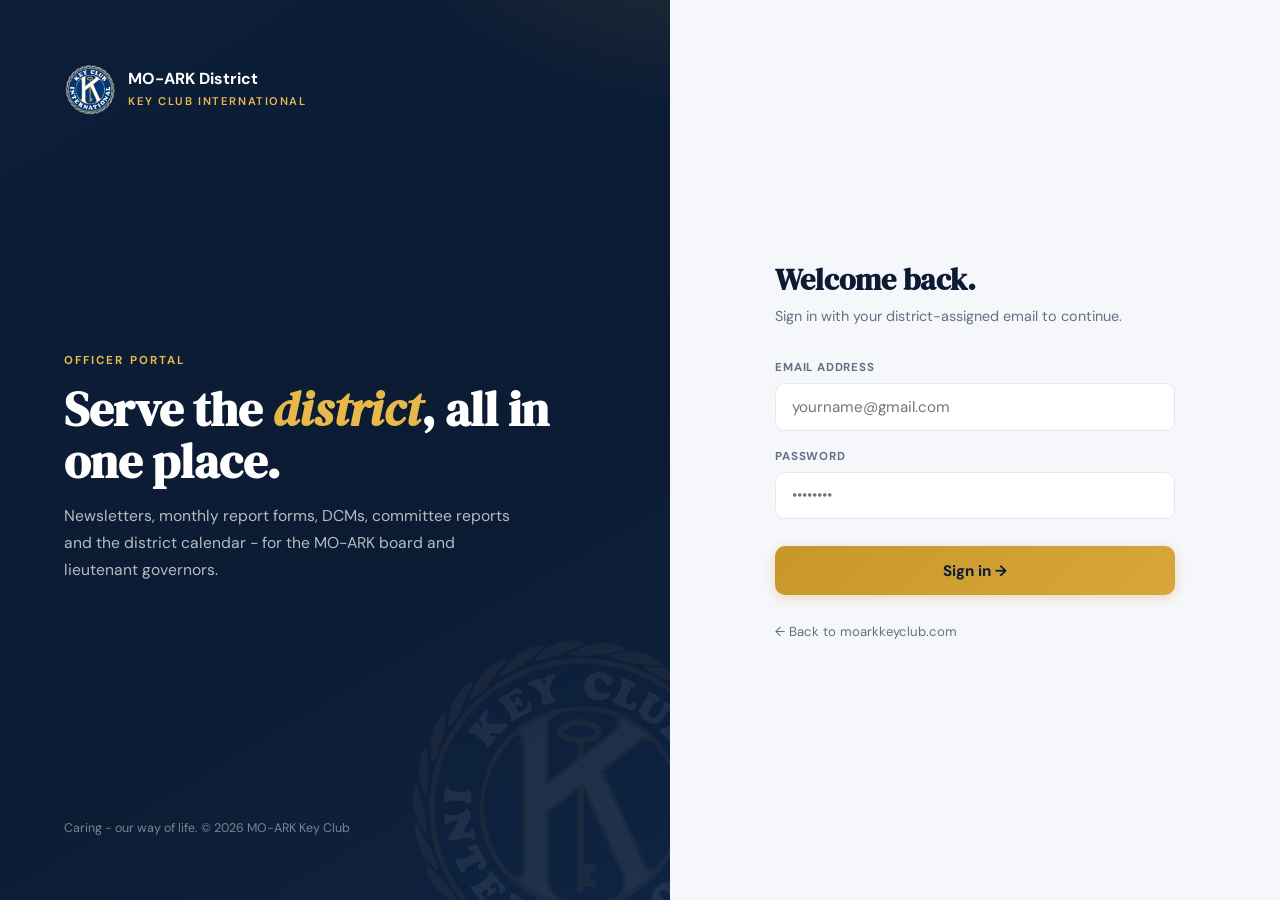
==== commit 9513a358: "Add files via upload" ====
--- a/archive.html
+++ b/archive.html
@@ -3,245 +3,12 @@
 <head>
 <meta charset="UTF-8">
 <meta name="viewport" content="width=device-width, initial-scale=1.0">
+<title>Archive | MO-ARK Portal</title>
 <link rel="icon" type="image/png" href="Key%20Club%20Logo.png">
-<title>Archive | MO-ARK Portal</title>
-<link rel="preconnect" href="https://fonts.googleapis.com">
-<link rel="preconnect" href="https://fonts.gstatic.com" crossorigin>
-<link href="https://fonts.googleapis.com/css2?family=DM+Serif+Display:ital@0;1&family=DM+Sans:wght@300;400;500;600&display=swap" rel="stylesheet">
-<link rel="stylesheet" href="portal.css">
-<style>
-  .yr-tab{padding:0.75rem 1.25rem;font-size:0.875rem;font-weight:600;color:var(--muted);border:none;background:none;border-bottom:2px solid transparent;margin-bottom:-2px;cursor:pointer;font-family:var(--ff-body);transition:color .18s,border-color .18s;}
-  .yr-tab:hover{color:var(--navy);}
-  .yr-tab.active{color:var(--blue);border-bottom-color:var(--blue);}
-  .div-card{background:var(--white);border:1px solid var(--border);border-radius:var(--radius);box-shadow:var(--shadow-card);overflow:hidden;margin-bottom:1.25rem;}
-  .div-card-hd{background:var(--navy);padding:1rem 1.5rem;display:flex;align-items:center;gap:1rem;cursor:pointer;user-select:none;transition:background .18s;}
-  .div-card-hd:hover{background:#142038;}
-  .div-num{width:36px;height:36px;background:var(--gold);border-radius:8px;display:flex;align-items:center;justify-content:center;font-family:var(--ff-display);font-size:1rem;color:var(--navy);font-weight:700;flex-shrink:0;}
-  .div-name{font-family:var(--ff-display);font-size:1rem;color:var(--white);flex:1;}
-  .div-ltg-name{font-size:0.8rem;color:rgba(255,255,255,0.45);}
-  .div-count{font-size:0.75rem;color:var(--gold-lt);font-weight:600;}
-  .div-chev{color:rgba(255,255,255,0.4);transition:transform .2s;font-size:0.875rem;}
-  .div-card.open .div-chev{transform:rotate(180deg);}
-  .div-body{display:none;padding:1.25rem 1.5rem;}
-  .div-card.open .div-body{display:block;}
-  .month-grid{display:grid;grid-template-columns:repeat(auto-fill,minmax(150px,1fr));gap:0.875rem;}
-  .month-card{border:1px solid var(--border);border-radius:var(--radius-sm);padding:1rem;cursor:pointer;transition:box-shadow .18s,transform .18s,border-color .18s;background:var(--white);}
-  .month-card:hover{box-shadow:var(--shadow-hover);transform:translateY(-2px);border-color:var(--gold);}
-  .month-card.missing{background:var(--cream);cursor:default;opacity:0.55;}
-  .month-card.missing:hover{box-shadow:none;transform:none;border-color:var(--border);}
-  .month-name{font-weight:600;font-size:0.875rem;color:var(--navy);margin-bottom:0.375rem;}
-  .month-type{font-size:0.7rem;color:var(--muted);margin-top:0.2rem;}
-</style>
+<script>
+  // The standalone archive page has been merged into the Newsletter hub.
+  location.replace('newsletter.html');
+</script>
 </head>
-<body>
-<nav class="topnav">
-  <a href="dashboard.html" class="topnav-logo">
-    <img src="Key%20Club%20Logo.png" alt="Key Club" class="topnav-mark">
-    <div><div class="topnav-name">MO-ARK District</div><div class="topnav-sub">Officer Portal</div></div>
-  </a>
-  <div class="topnav-divider"></div>
-  <div class="topnav-links">
-    <a href="dashboard.html" class="topnav-link">Dashboard</a>
-    <a href="submit.html" class="topnav-link" id="navSubmit">Submit</a>
-    <a href="archive.html" class="topnav-link active">Archive</a>
-    <a href="calendar.html" class="topnav-link">?? Calendar</a>    <a href="review.html" class="topnav-link" id="navReview" style="display:none">Review Queue</a>
-    <a href="console.html" class="topnav-link topnav-console" id="navConsole" style="display:none">⚡ Console</a>
-  </div>
-  <div class="topnav-user">
-    <div class="topnav-avatar" id="navAvatar">?</div>
-    <span class="topnav-username" id="navName"></span>
-    <span class="role-chip" id="navRole"></span>
-    <button class="topnav-logout" onclick="AUTH.logout()">Sign out</button>
-  </div>
-</nav>
-
-<div class="page fade-in">
-  <div class="page-header">
-    <div>
-      <h1 class="page-title">Newsletter <em>Archive</em></h1>
-      <p class="page-desc">Browse all submissions by year, division, and month.</p>
-    </div>
-  </div>
-
-  <div style="display:flex;gap:0.5rem;border-bottom:2px solid var(--border);margin-bottom:1.5rem;">
-    <button class="yr-tab active" id="tab-2025-2026" onclick="setYear('2025-2026')">2025–2026</button>
-    <button class="yr-tab" id="tab-2026-2027" onclick="setYear('2026-2027')">2026–2027</button>
-  </div>
-
-  <div id="divGrid"><div class="empty"><div class="empty-icon">⏳</div><h3>Loading…</h3></div></div>
-</div>
-
-<!-- View modal -->
-<div class="modal-overlay" id="viewModal">
-  <div class="modal">
-    <div class="modal-header">
-      <div class="modal-title" id="modalTitle">Newsletter</div>
-      <button class="modal-close" onclick="closeModal()">✕</button>
-    </div>
-    <div class="modal-body" id="modalBody"></div>
-    <div class="modal-footer" id="modalFooter"></div>
-  </div>
-</div>
-
-<script src="auth.js"></script>
-<script src="api.js"></script>
-<script src="logger.js"></script>
-<script>
-const user = AUTH.requireAuth();
-// Log archive visit
-LOG.record('ARCHIVE_VIEWED', `${user.name} opened the newsletter archive`);
-document.getElementById('navAvatar').textContent = user.name.charAt(0);
-document.getElementById('navName').textContent = user.name;
-const chip = document.getElementById('navRole');
-chip.textContent = user.role.toUpperCase();
-chip.className = `role-chip role-${user.role}`;
-if (AUTH.canReview()) document.getElementById('navReview').style.display='';
-if (AUTH.canAccessConsole()) document.getElementById('navConsole').style.display='';
-if (!AUTH.isLTG()) document.getElementById('navSubmit').style.display='none';
-
-// UPDATE THESE with actual LTG names once you know them
-const LTG_INFO = {
-  1:  { ltg:'Division 1 LTG' }, 2:  { ltg:'Division 2 LTG' },
-  3:  { ltg:'Division 3 LTG' }, 4:  { ltg:'Division 4 LTG' },
-  5:  { ltg:'Division 5 LTG' }, 6:  { ltg:'Division 6 LTG' },
-  7:  { ltg:'Division 7 LTG' }, 8:  { ltg:'Division 8 LTG' },
-  9:  { ltg:'Division 9 LTG' }, 10: { ltg:'Division 10 LTG' },
-};
-
-const MONTHS = API.getMonths();
-let currentYear = '2025-2026';
-let allSubs = [];
-
-async function init() {
-  try {
-    allSubs = await API.getAll();
-    renderGrid();
-  } catch(e) {
-    document.getElementById('divGrid').innerHTML=`<div class="empty"><div class="empty-icon">⚠️</div><h3>Failed to load</h3><p>${e.message}</p></div>`;
-  }
-}
-
-function setYear(y) {
-  currentYear = y;
-  document.querySelectorAll('.yr-tab').forEach(t=>t.classList.remove('active'));
-  document.getElementById(`tab-${y}`).classList.add('active');
-  renderGrid();
-}
-
-function renderGrid() {
-  const yearSubs = allSubs.filter(s=>s.year===currentYear);
-  const divs = AUTH.isLTG() ? [user.division] : [1,2,3,4,5,6,7,8,9,10];
-  const grid = document.getElementById('divGrid');
-
-  grid.innerHTML = divs.map(div => {
-    const info = LTG_INFO[div];
-    const divSubs = yearSubs.filter(s=>s.division===div);
-    const approvedCount = divSubs.filter(s=>s.status==='approved').length;
-    return `
-      <div class="div-card" id="dc-${div}">
-        <div class="div-card-hd" onclick="toggleDiv(${div})">
-          <div class="div-num">${div}</div>
-          <div><div class="div-name">Division ${div}</div><div class="div-ltg-name">${info.ltg}</div></div>
-          <div class="div-count">${approvedCount} / ${MONTHS.length} approved</div>
-          <div class="div-chev">▼</div>
-        </div>
-        <div class="div-body">
-          <div class="month-grid">
-            ${MONTHS.map(month => {
-              const sub = divSubs.find(s=>s.month===month);
-              if (!sub) return `<div class="month-card missing"><div class="month-name">${month}</div><div class="month-type" style="color:var(--muted);">Not submitted</div></div>`;
-              // LTGs only see their own details; board sees all
-              const canOpen = AUTH.canSeeAll() || (AUTH.isLTG() && sub.division===user.division);
-              return `<div class="month-card ${canOpen?'':'missing'}" ${canOpen?`onclick="openView('${sub.id}')"`:''}">
-                <div class="month-name">${month}</div>
-                <div class="month-type" style="font-size:0.75rem;font-weight:600;">${statusDot(sub.status)}</div>
-                <div class="month-type">${sub.type==='newsletter'?'Newsletter':'DC Report'}</div>
-              </div>`;
-            }).join('')}
-          </div>
-        </div>
-      </div>`;
-  }).join('');
-
-  // Open first by default
-  if (divs.length) toggleDiv(divs[0]);
-}
-
-function toggleDiv(div) { document.getElementById(`dc-${div}`)?.classList.toggle('open'); }
-
-function statusDot(s) {
-  const m = {'pending-editor':'<span style="color:#92400e;">● Pending Editor</span>','pending-webmaster':'<span style="color:#9a3412;">● Pending Webmaster</span>','approved':'<span style="color:#14532d;">✓ Approved</span>','denied':'<span style="color:#7f1d1d;">↩ Needs Revision</span>'};
-  return m[s]||s;
-}
-
-async function openView(id) {
-  try {
-    const s = await API.getById(id);
-    LOG.record('PDF_VIEWED', `Div ${s.division} - ${s.month} ${s.year} - ${s.type==='newsletter'?'Newsletter':'DC Report'}`);
-    document.getElementById('modalTitle').textContent = `Div ${s.division} — ${s.month} ${s.year}`;
-    
-    const pdfId = s.id;
-    const githubRawUrl = `https://raw.githubusercontent.com/MO-ARKKeyClubWebmaster/moarkkeyclub-net/main/submissions/${pdfId}.pdf`;
-    
-    document.getElementById('modalBody').innerHTML=`
-      <div style="display:flex;gap:0.75rem;align-items:center;margin-bottom:1.25rem;flex-wrap:wrap;">${statusBadge(s.status)}
-        <span style="font-size:0.8125rem;color:var(--muted);">By ${s.ltgName} · ${fmtDate(s.submittedAt)}</span>
-      </div>
-      <div style="display:flex;align-items:center;gap:0.75rem;padding:0.875rem 1rem;background:var(--cream);border-radius:var(--radius-sm);border:1px solid var(--border);margin-bottom:1.25rem;">
-        <span>📄</span>
-        <div><div style="font-size:0.875rem;font-weight:600;">${s.fileName}</div><div style="font-size:0.75rem;color:var(--muted);">${fmtSize(s.fileSize)}</div></div>
-        <div style="margin-left:auto;display:flex;gap:0.5rem;">
-          <a href="${githubRawUrl}" download="${s.fileName}" class="btn btn-outline btn-sm">Download</a>
-          <a href="${githubRawUrl}" target="_blank" class="btn btn-navy btn-sm">View PDF</a>
-        </div>
-      </div>
-      ${s.thread.length>0?`<div class="form-label" style="margin-bottom:0.625rem;">Review Thread</div>
-      <div class="thread">${s.thread.map(m=>`<div class="thread-msg from-${m.from}">
-        <div class="thread-meta"><span class="thread-from">${m.fromName}</span><span class="thread-time">${fmtDate(m.timestamp)}</span></div>
-        <div class="thread-body">${m.message}</div></div>`).join('')}</div>`:''}`;
-    
-    // Webmaster gets delete button, others just get close
-    document.getElementById('modalFooter').innerHTML = AUTH.isWebmaster()
-      ? `<button class="btn btn-deny" onclick="deleteSubmission('${s.id}')" style="margin-right:auto;">🗑 Delete Submission</button><button class="btn btn-outline" onclick="closeModal()">Close</button>`
-      : `<button class="btn btn-outline" onclick="closeModal()">Close</button>`;
-    
-    document.getElementById('viewModal').classList.add('open');
-    document.getElementById('viewModal').dataset.subId = id;
-  } catch(e) { alert('Failed to load: '+e.message); }
-}
-
-function closeModal(){document.getElementById('viewModal').classList.remove('open');}
-document.getElementById('viewModal').addEventListener('click',function(e){if(e.target===this)closeModal();});
-
-async function deleteSubmission() {
-  const id = document.getElementById('viewModal').dataset.subId;
-  if (!id) return;
-  
-  if (!AUTH.isWebmaster()) {
-    alert('Only webmaster can delete submissions.');
-    return;
-  }
-  
-  if (!confirm('⚠️ PERMANENTLY DELETE THIS SUBMISSION?\n\nThis will completely remove it from the system and cannot be undone.\n\nAre you absolutely sure?')) return;
-  
-  try {
-    await API.update(id, { deleted: true, _logActor: user.email, _logActorName: user.name, _logActorRole: user.role });
-    allSubs = allSubs.filter(s => s.id !== id);
-    closeModal();
-    renderGrid();
-    showToast('Submission permanently deleted.', 'info');
-  } catch(e) { 
-    showToast('Delete failed: ' + e.message, 'error'); 
-  }
-}
-
-function showToast(msg,type='info'){const t=document.createElement('div');t.style.cssText=`position:fixed;bottom:1.5rem;right:1.5rem;padding:0.875rem 1.25rem;background:${type==='success'?'#14532d':type==='error'?'#7f1d1d':'var(--navy)'};color:white;border-radius:10px;font-size:0.875rem;font-weight:500;z-index:9999;box-shadow:0 4px 20px rgba(0,0,0,0.2);`;t.textContent=msg;document.body.appendChild(t);setTimeout(()=>t.remove(),3500);}
-
-function statusBadge(s){const m={'pending-editor':['badge-pending-editor','Pending Editor'],'pending-webmaster':['badge-pending-webmaster','Pending Webmaster'],'approved':['badge-approved','✓ Approved'],'denied':['badge-denied','Needs Revision']};const[c,l]=m[s]||['badge-pending-editor',s];return`<span class="badge ${c}">${l}</span>`;}
-function fmtDate(iso){return new Date(iso).toLocaleDateString('en-US',{month:'short',day:'numeric',year:'numeric'});}
-function fmtSize(b){return b<1048576?(b/1024).toFixed(1)+' KB':(b/1048576).toFixed(1)+' MB';}
-
-init();
-</script>
-</body>
-</html>+<body></body>
+</html>
